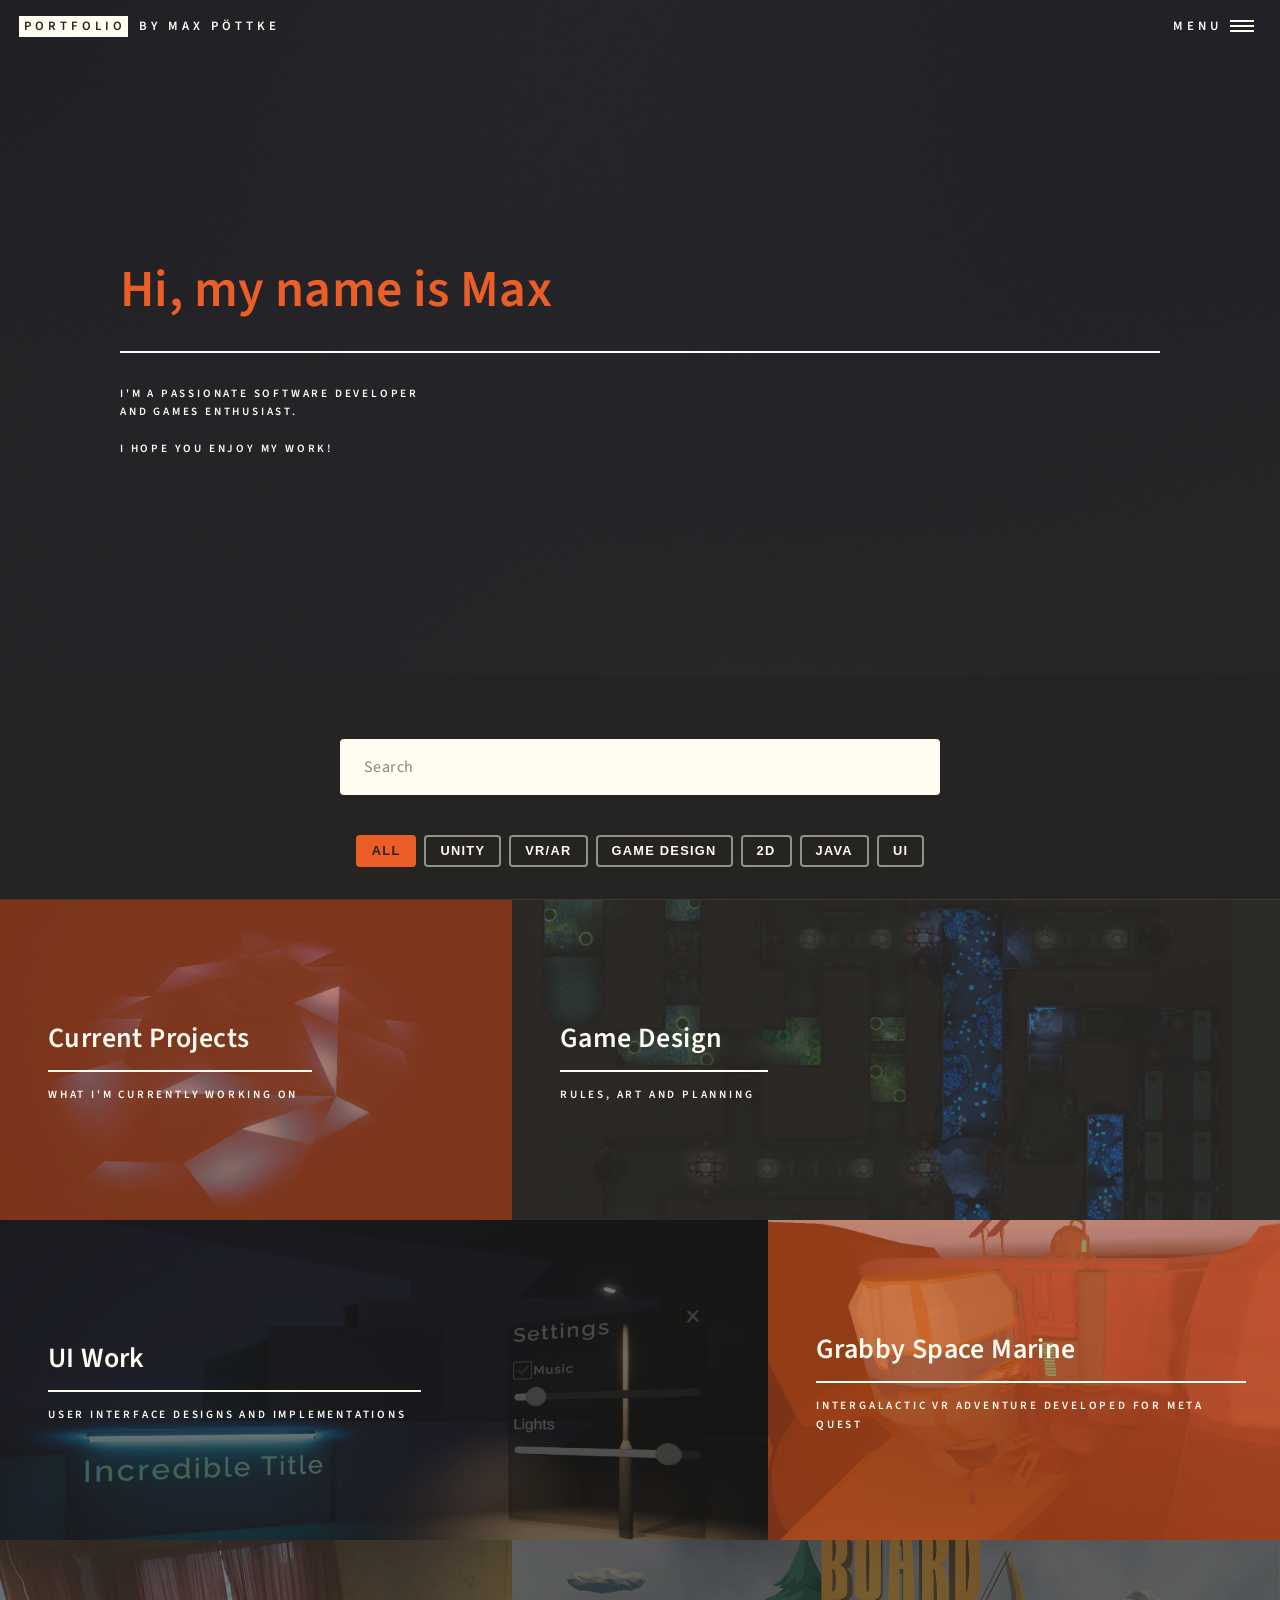
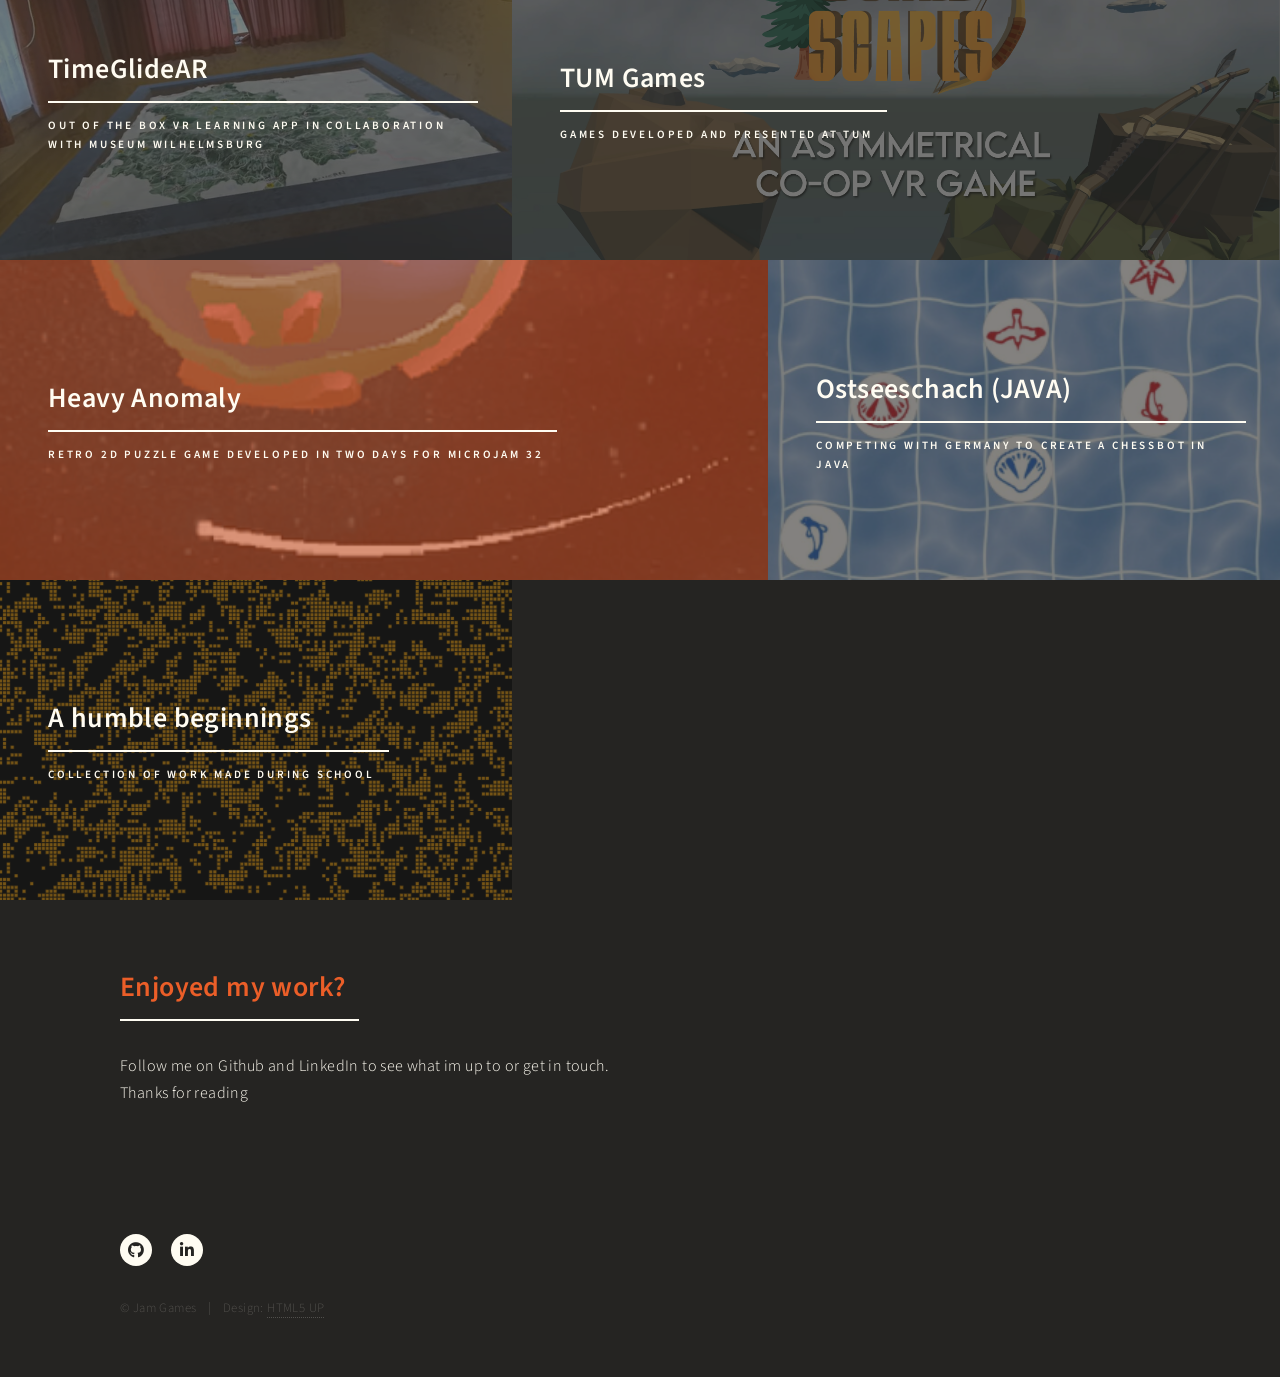
==== index.html @ 5232b505 "feat: finished adding new content and fixed some styling issues" ====
<!DOCTYPE HTML>
<!--
	Forty by HTML5 UP
	html5up.net | @ajlkn
	Free for personal and commercial use under the CCA 3.0 license (html5up.net/license)
-->
<html>
	<head>
		<title>Portfolio Max Pöttke</title>
		<meta charset="utf-8" />
		<meta name="viewport" content="width=device-width, initial-scale=1, user-scalable=no" />
		<link rel="stylesheet" href="assets/css/main.css" />
		<noscript><link rel="stylesheet" href="assets/css/noscript.css" /></noscript>
	</head>
	<body class="is-preload">

		<!-- Wrapper -->
			<div id="wrapper">

				<!-- Header -->
					<header id="header" class="alt">
						<a href="index.html" class="logo"><strong>Portfolio</strong> <span>by Max Pöttke</span></a>
						<nav>
							<a href="#menu">Menu</a>
						</nav>
					</header>

				<!-- Menu -->
					<nav id="menu">
						<ul class="links">
							<li><a href="index.html">Home</a></li>
							<li><a href="https://github.com/Max-Poettke">Github</a></li>
							<li><a href="https://www.linkedin.com/in/max-p%C3%B6ttke-917947281/">LinkedIn</a></li>
						</ul>
					</nav>

				<!-- Banner -->
					<section id="banner" class="major">
						<div class="inner">
							<header class="major">
								<h1>Hi, my name is Max</h1>
							</header>
							<div class="content">
								<p>I'm a passionate software developer<br />
								and games enthusiast. <br><br> I hope you enjoy my work!</p>
								<!-- <ul class="actions">
									<li><a href="#one" class="button next scrolly">Get Started</a></li>
								</ul> -->
							</div>
						</div>
					</section>

				<!-- Main -->
					<div id="main">

						<!-- Filters -->
							<section id="filters">
								<div class="inner">
									<div class="filter-container">
										<input type="text" id="portfolio-search" placeholder="Search" />
										<div class="filter-tags">
											<button class="filter-btn active" data-filter="all">All</button>
											<button class="filter-btn" data-filter="Unity">Unity</button>
											<button class="filter-btn" data-filter="VR/AR">VR/AR</button>
											<button class="filter-btn" data-filter="Game Design">Game Design</button>
											<button class="filter-btn" data-filter="2D">2D</button>
											<button class="filter-btn" data-filter="Java">Java</button>
											<button class="filter-btn" data-filter="UI">UI</button>
										</div>
									</div>
								</div>
							</section>

						<!-- One -->
							<section id="one" class="tiles">
								<article data-tags="Current,Unity">
									<span class="image">
										<img src="images/VFXCrystal.png" alt="" />
									</span>
									<header class="major">
										<h3><a href="landing_current.html" class="link">Current Projects</a></h3>
										<p>What I'm currently working on</p>
									</header>
								</article>
								<article data-tags="Game Design">
									<span class="image">
										<img src="images/DnD4.png" alt="" />
									</span>
									<header class="major">
										<h3><a href="landing_dnd.html" class="link">Game Design</a></h3>
										<p>Rules, art and planning</p>
									</header>
								</article>
								<article data-tags="UI,Unity">
									<span class="image">
										<img src="images/UIFront.png" alt="" />
									</span>
									<header class="major">
										<h3><a href="landing_ui.html" class="link">UI Work</a></h3>
										<p>User Interface Designs and Implementations</p>
									</header>
								</article>
								<article data-tags="Unity,VR/AR">
									<span class="image">
										<img src="images/Grabby.png" alt="" />
									</span>
									<header class="major">
										<h3><a href="landing_grabby.html" class="link">Grabby Space Marine</a></h3>
										<p>Intergalactic VR adventure developed for Meta Quest</p>
									</header>
								</article>
								<article data-tags="Unity,VR/AR">
									<span class="image">
										<img src="images/Timeglide.png" alt="" />
									</span>
									<header class="major">
										<h3><a href="landing_time.html" class="link">TimeGlideAR</a></h3>
										<p>Out of the box VR learning app in collaboration with Museum Wilhelmsburg</p>
									</header>
								</article>
								<article data-tags="Game Design,Unity,VR/AR">
									<span class="image">
										<img src="images/Boardscapes.png" alt="" />
									</span>
									<header class="major">
										<h3><a href="landing_tum.html" class="link">TUM Games</a></h3>
										<p>Games developed and presented at TUM</p>
									</header>
								</article>
								<article data-tags="2D,Game Design">
									<span class="image">
										<img src="images/Anomaly.png" alt="" />
									</span>
									<header class="major">
										<h3><a href="https://jammeram.itch.io/micro-jam-32" class="link">Heavy Anomaly</a></h3>
										<p>Retro 2D puzzle Game developed in two days for Microjam 32</p>
									</header>
								</article>
								<article data-tags="Java">
									<span class="image">
										<img src="images/Ostseeschach.png" alt="" />
									</span>
									<header class="major">
										<h3><a href="landing_ostsee.html" class="link">Ostseeschach (JAVA)</a></h3>
										<p>Competing with germany to create a Chessbot in JAVA</p>
									</header>
								</article>
								<article data-tags="2D">
									<span class="image">
										<img src="images/Cellular.png" alt="" />
									</span>
									<header class="major">
										<h3><a href="landing_beginnings.html" class="link">A humble beginnings</a></h3>
										<p>Collection of work made during school</p>
									</header>
								</article>
							</section>

						<!-- Two -->
							<section id="two">
								<div class="inner">
									<header class="major">
										<h2>Enjoyed my work?</h2>
									</header>
									<p>Follow me on Github and LinkedIn to see what im up to or get in touch.<br>
									Thanks for reading</br></p>
								</div>
							</section>

					</div>

				<!-- Footer -->
					<footer id="footer">
						<div class="inner">
							<ul class="icons">
								<li><a href="https://github.com/Max-Poettke" class="icon brands alt fa-github"><span class="label">GitHub</span></a></li>
								<li><a href="https://www.linkedin.com/in/max-p%C3%B6ttke-917947281/" class="icon brands alt fa-linkedin-in"><span class="label">LinkedIn</span></a></li>
							</ul>
							<ul class="copyright">
								<li>&copy; Jam Games</li><li>Design: <a href="https://html5up.net">HTML5 UP</a></li>
							</ul>
						</div>
					</footer>
			</div>

		<!-- Scripts -->
			<script src="assets/js/jquery.min.js"></script>
			<script src="assets/js/jquery.scrolly.min.js"></script>
			<script src="assets/js/jquery.scrollex.min.js"></script>
			<script src="assets/js/browser.min.js"></script>
			<script src="assets/js/breakpoints.min.js"></script>
			<script src="assets/js/util.js"></script>
			<script src="assets/js/main.js"></script>

	</body>
</html>
---- assets/css/main.css ----
@import url(fontawesome-all.min.css);
@import url("https://fonts.googleapis.com/css?family=Source+Sans+Pro:300,300italic,600,600italic");

/*
	Forty by HTML5 UP
	html5up.net | @ajlkn
	Free for personal and commercial use under the CCA 3.0 license (html5up.net/license)
*/

html, body, div, span, applet, object,
iframe, h1, h2, h3, h4, h5, h6, p, blockquote,
pre, a, abbr, acronym, address, big, cite,
code, del, dfn, em, img, ins, kbd, q, s, samp,
small, strike, strong, sub, sup, tt, var, b,
u, i, center, dl, dt, dd, ol, ul, li, fieldset,
form, label, legend, table, caption, tbody,
tfoot, thead, tr, th, td, article, aside,
canvas, details, embed, figure, figcaption,
footer, header, hgroup, menu, nav, output, ruby,
section, summary, time, mark, audio, video {
	margin: 0;
	padding: 0;
	border: 0;
	font-size: 100%;
	font: inherit;
	vertical-align: baseline;}

article, aside, details, figcaption, figure,
footer, header, hgroup, menu, nav, section {
	display: block;}

body {
	line-height: 1;
}

ol, ul {
	list-style: none;
}

blockquote, q {
	quotes: none;
}

	blockquote:before, blockquote:after, q:before, q:after {
		content: '';
		content: none;
	}

table {
	border-collapse: collapse;
	border-spacing: 0;
}

body {
	-webkit-text-size-adjust: none;
}

mark {
	background-color: transparent;
	color: inherit;
}

input::-moz-focus-inner {
	border: 0;
	padding: 0;
}

input, select, textarea {
	-moz-appearance: none;
	-webkit-appearance: none;
	-ms-appearance: none;
	appearance: none;
}

/* Basic */

	@-ms-viewport {
		width: device-width;
	}

	body {
		-ms-overflow-style: scrollbar;
	}

	@media screen and (max-width: 480px) {

		html, body {
			min-width: 320px;
		}

	}

	html {
		box-sizing: border-box;
	}

	*, *:before, *:after {
		box-sizing: inherit;
	}

	body {
		background: #252422;
	}

		body.is-preload *, body.is-preload *:before, body.is-preload *:after {
			-moz-animation: none !important;
			-webkit-animation: none !important;
			-ms-animation: none !important;
			animation: none !important;
			-moz-transition: none !important;
			-webkit-transition: none !important;
			-ms-transition: none !important;
			transition: none !important;
		}

/* Type */

	body, input, select, textarea {
		color: #FFFCF2;
		font-family: "Source Sans Pro", Helvetica, sans-serif;
		font-size: 17pt;
		font-weight: 300;
		letter-spacing: 0.025em;
		line-height: 1.65;
	}

		@media screen and (max-width: 1680px) {

			body, input, select, textarea {
				font-size: 14pt;
			}

		}

		@media screen and (max-width: 1280px) {

			body, input, select, textarea {
				font-size: 12pt;
			}

		}

		@media screen and (max-width: 360px) {

			body, input, select, textarea {
				font-size: 11pt;
			}

		}

	a {
		-moz-transition: color 0.2s ease-in-out, border-bottom-color 0.2s ease-in-out;
		-webkit-transition: color 0.2s ease-in-out, border-bottom-color 0.2s ease-in-out;
		-ms-transition: color 0.2s ease-in-out, border-bottom-color 0.2s ease-in-out;
		transition: color 0.2s ease-in-out, border-bottom-color 0.2s ease-in-out;
		border-bottom: dotted 1px;
		color: inherit;
		text-decoration: none;
	}

		a:hover {
			border-bottom-color: transparent;
			color: #EB5E28 !important;
		}

		a:active {
			color: #CCC5B9 !important;
		}

	strong, b {
		color: #FFA07A;
		font-weight: 600;
	}

	em, i {
		font-style: italic;
	}

	p {
		margin: 0 0 2em 0;
	}

	h1, h2, h3, h4, h5, h6 {
		color: #EB5E28;
		font-weight: 600;
		line-height: 1.65;
		margin: 0 0 1em 0;
	}

		h1 a, h2 a, h3 a, h4 a, h5 a, h6 a {
			color: inherit;
			border-bottom: 0;
		}

	h1 {
		font-size: 2.5em;
	}

	h2 {
		font-size: 1.75em;
	}

	h3 {
		font-size: 1.35em;
	}

	h4 {
		font-size: 1.1em;
	}

	h5 {
		font-size: 0.9em;
	}

	h6 {
		font-size: 0.7em;
	}

	@media screen and (max-width: 736px) {

		h1 {
			font-size: 2em;
		}

		h2 {
			font-size: 1.5em;
		}

		h3 {
			font-size: 1.25em;
		}

	}

	sub {
		font-size: 0.8em;
		position: relative;
		top: 0.5em;
	}

	sup {
		font-size: 0.8em;
		position: relative;
		top: -0.5em;
	}

	blockquote {
		border-left: solid 4px #EB5E28;
		font-style: italic;
		margin: 0 0 2em 0;
		padding: 0.5em 0 0.5em 2em;
	}

	code {
		background: rgba(255, 252, 242, 0.035);
		font-family: "Courier New", monospace;
		font-size: 0.9em;
		margin: 0 0.25em;
		padding: 0.25em 0.65em;
	}

	pre {
		-webkit-overflow-scrolling: touch;
		font-family: "Courier New", monospace;
		font-size: 0.9em;
		margin: 0 0 2em 0;
	}

		pre code {
			display: block;
			line-height: 1.75;
			padding: 1em 1.5em;
			overflow-x: auto;
		}

	hr {
		border: 0;
		border-bottom: solid 1px rgba(235, 94, 40, 0.3);
		margin: 2em 0;
	}

		hr.major {
			margin: 3em 0;
		}

	.align-left {
		text-align: left;
	}

	.align-center {
		text-align: center;
	}

	.align-right {
		text-align: right;
	}

/* Row */

	.row {
		display: flex;
		flex-wrap: wrap;
		box-sizing: border-box;
		align-items: stretch;
	}

		.row > * {
			box-sizing: border-box;
		}

		.row.gtr-uniform > * > :last-child {
			margin-bottom: 0;
		}

		.row.aln-left {
			justify-content: flex-start;
		}

		.row.aln-center {
			justify-content: center;
		}

		.row.aln-right {
			justify-content: flex-end;
		}

		.row.aln-top {
			align-items: flex-start;
		}

		.row.aln-middle {
			align-items: center;
		}

		.row.aln-bottom {
			align-items: flex-end;
		}

		.row > .imp {
			order: -1;
		}

		.row > .col-1 {
			width: 8.33333%;
		}

		.row > .off-1 {
			margin-left: 8.33333%;
		}

		.row > .col-2 {
			width: 16.66667%;
		}

		.row > .off-2 {
			margin-left: 16.66667%;
		}

		.row > .col-3 {
			width: 25%;
		}

		.row > .off-3 {
			margin-left: 25%;
		}

		.row > .col-4 {
			width: 33.33333%;
		}

		.row > .off-4 {
			margin-left: 33.33333%;
		}

		.row > .col-5 {
			width: 41.66667%;
		}

		.row > .off-5 {
			margin-left: 41.66667%;
		}

		.row > .col-6 {
			width: 50%;
		}

		.row > .off-6 {
			margin-left: 50%;
		}

		.row > .col-7 {
			width: 58.33333%;
		}

		.row > .off-7 {
			margin-left: 58.33333%;
		}

		.row > .col-8 {
			width: 66.66667%;
		}

		.row > .off-8 {
			margin-left: 66.66667%;
		}

		.row > .col-9 {
			width: 75%;
		}

		.row > .off-9 {
			margin-left: 75%;
		}

		.row > .col-10 {
			width: 83.33333%;
		}

		.row > .off-10 {
			margin-left: 83.33333%;
		}

		.row > .col-11 {
			width: 91.66667%;
		}

		.row > .off-11 {
			margin-left: 91.66667%;
		}

		.row > .col-12 {
			width: 100%;
		}

		.row > .off-12 {
			margin-left: 100%;
		}

		.row.gtr-0 {
			margin-top: 0;
			margin-left: 0em;
		}

			.row.gtr-0 > * {
				padding: 0 0 0 0em;
			}

			.row.gtr-0.gtr-uniform {
				margin-top: 0em;
			}

				.row.gtr-0.gtr-uniform > * {
					padding-top: 0em;
				}

		.row.gtr-25 {
			margin-top: 0;
			margin-left: -0.5em;
		}

			.row.gtr-25 > * {
				padding: 0 0 0 0.5em;
			}

			.row.gtr-25.gtr-uniform {
				margin-top: -0.5em;
			}

				.row.gtr-25.gtr-uniform > * {
					padding-top: 0.5em;
				}

		.row.gtr-50 {
			margin-top: 0;
			margin-left: -1em;
		}

			.row.gtr-50 > * {
				padding: 0 0 0 1em;
			}

			.row.gtr-50.gtr-uniform {
				margin-top: -1em;
			}

				.row.gtr-50.gtr-uniform > * {
					padding-top: 1em;
				}

		.row {
			margin-top: 0;
			margin-left: -2em;
		}

			.row > * {
				padding: 0 0 0 2em;
			}

			.row.gtr-uniform {
				margin-top: -2em;
			}

				.row.gtr-uniform > * {
					padding-top: 2em;
				}

		.row.gtr-150 {
			margin-top: 0;
			margin-left: -3em;
		}

			.row.gtr-150 > * {
				padding: 0 0 0 3em;
			}

			.row.gtr-150.gtr-uniform {
				margin-top: -3em;
			}

				.row.gtr-150.gtr-uniform > * {
					padding-top: 3em;
				}

		.row.gtr-200 {
			margin-top: 0;
			margin-left: -4em;
		}

			.row.gtr-200 > * {
				padding: 0 0 0 4em;
			}

			.row.gtr-200.gtr-uniform {
				margin-top: -4em;
			}

				.row.gtr-200.gtr-uniform > * {
					padding-top: 4em;
				}

		@media screen and (max-width: 1680px) {

			.row {
				display: flex;
				flex-wrap: wrap;
				box-sizing: border-box;
				align-items: stretch;
			}

				.row > * {
					box-sizing: border-box;
				}

				.row.gtr-uniform > * > :last-child {
					margin-bottom: 0;
				}

				.row.aln-left {
					justify-content: flex-start;
				}

				.row.aln-center {
					justify-content: center;
				}

				.row.aln-right {
					justify-content: flex-end;
				}

				.row.aln-top {
					align-items: flex-start;
				}

				.row.aln-middle {
					align-items: center;
				}

				.row.aln-bottom {
					align-items: flex-end;
				}

				.row > .imp-xlarge {
					order: -1;
				}

				.row > .col-1-xlarge {
					width: 8.33333%;
				}

				.row > .off-1-xlarge {
					margin-left: 8.33333%;
				}

				.row > .col-2-xlarge {
					width: 16.66667%;
				}

				.row > .off-2-xlarge {
					margin-left: 16.66667%;
				}

				.row > .col-3-xlarge {
					width: 25%;
				}

				.row > .off-3-xlarge {
					margin-left: 25%;
				}

				.row > .col-4-xlarge {
					width: 33.33333%;
				}

				.row > .off-4-xlarge {
					margin-left: 33.33333%;
				}

				.row > .col-5-xlarge {
					width: 41.66667%;
				}

				.row > .off-5-xlarge {
					margin-left: 41.66667%;
				}

				.row > .col-6-xlarge {
					width: 50%;
				}

				.row > .off-6-xlarge {
					margin-left: 50%;
				}

				.row > .col-7-xlarge {
					width: 58.33333%;
				}

				.row > .off-7-xlarge {
					margin-left: 58.33333%;
				}

				.row > .col-8-xlarge {
					width: 66.66667%;
				}

				.row > .off-8-xlarge {
					margin-left: 66.66667%;
				}

				.row > .col-9-xlarge {
					width: 75%;
				}

				.row > .off-9-xlarge {
					margin-left: 75%;
				}

				.row > .col-10-xlarge {
					width: 83.33333%;
				}

				.row > .off-10-xlarge {
					margin-left: 83.33333%;
				}

				.row > .col-11-xlarge {
					width: 91.66667%;
				}

				.row > .off-11-xlarge {
					margin-left: 91.66667%;
				}

				.row > .col-12-xlarge {
					width: 100%;
				}

				.row > .off-12-xlarge {
					margin-left: 100%;
				}

				.row.gtr-0 {
					margin-top: 0;
					margin-left: 0em;
				}

					.row.gtr-0 > * {
						padding: 0 0 0 0em;
					}

					.row.gtr-0.gtr-uniform {
						margin-top: 0em;
					}

						.row.gtr-0.gtr-uniform > * {
							padding-top: 0em;
						}

				.row.gtr-25 {
					margin-top: 0;
					margin-left: -0.5em;
				}

					.row.gtr-25 > * {
						padding: 0 0 0 0.5em;
					}

					.row.gtr-25.gtr-uniform {
						margin-top: -0.5em;
					}

						.row.gtr-25.gtr-uniform > * {
							padding-top: 0.5em;
						}

				.row.gtr-50 {
					margin-top: 0;
					margin-left: -1em;
				}

					.row.gtr-50 > * {
						padding: 0 0 0 1em;
					}

					.row.gtr-50.gtr-uniform {
						margin-top: -1em;
					}

						.row.gtr-50.gtr-uniform > * {
							padding-top: 1em;
						}

				.row {
					margin-top: 0;
					margin-left: -2em;
				}

					.row > * {
						padding: 0 0 0 2em;
					}

					.row.gtr-uniform {
						margin-top: -2em;
					}

						.row.gtr-uniform > * {
							padding-top: 2em;
						}

				.row.gtr-150 {
					margin-top: 0;
					margin-left: -3em;
				}

					.row.gtr-150 > * {
						padding: 0 0 0 3em;
					}

					.row.gtr-150.gtr-uniform {
						margin-top: -3em;
					}

						.row.gtr-150.gtr-uniform > * {
							padding-top: 3em;
						}

				.row.gtr-200 {
					margin-top: 0;
					margin-left: -4em;
				}

					.row.gtr-200 > * {
						padding: 0 0 0 4em;
					}

					.row.gtr-200.gtr-uniform {
						margin-top: -4em;
					}

						.row.gtr-200.gtr-uniform > * {
							padding-top: 4em;
						}

		}

		@media screen and (max-width: 1280px) {

			.row {
				display: flex;
				flex-wrap: wrap;
				box-sizing: border-box;
				align-items: stretch;
			}

				.row > * {
					box-sizing: border-box;
				}

				.row.gtr-uniform > * > :last-child {
					margin-bottom: 0;
				}

				.row.aln-left {
					justify-content: flex-start;
				}

				.row.aln-center {
					justify-content: center;
				}

				.row.aln-right {
					justify-content: flex-end;
				}

				.row.aln-top {
					align-items: flex-start;
				}

				.row.aln-middle {
					align-items: center;
				}

				.row.aln-bottom {
					align-items: flex-end;
				}

				.row > .imp-large {
					order: -1;
				}

				.row > .col-1-large {
					width: 8.33333%;
				}

				.row > .off-1-large {
					margin-left: 8.33333%;
				}

				.row > .col-2-large {
					width: 16.66667%;
				}

				.row > .off-2-large {
					margin-left: 16.66667%;
				}

				.row > .col-3-large {
					width: 25%;
				}

				.row > .off-3-large {
					margin-left: 25%;
				}

				.row > .col-4-large {
					width: 33.33333%;
				}

				.row > .off-4-large {
					margin-left: 33.33333%;
				}

				.row > .col-5-large {
					width: 41.66667%;
				}

				.row > .off-5-large {
					margin-left: 41.66667%;
				}

				.row > .col-6-large {
					width: 50%;
				}

				.row > .off-6-large {
					margin-left: 50%;
				}

				.row > .col-7-large {
					width: 58.33333%;
				}

				.row > .off-7-large {
					margin-left: 58.33333%;
				}

				.row > .col-8-large {
					width: 66.66667%;
				}

				.row > .off-8-large {
					margin-left: 66.66667%;
				}

				.row > .col-9-large {
					width: 75%;
				}

				.row > .off-9-large {
					margin-left: 75%;
				}

				.row > .col-10-large {
					width: 83.33333%;
				}

				.row > .off-10-large {
					margin-left: 83.33333%;
				}

				.row > .col-11-large {
					width: 91.66667%;
				}

				.row > .off-11-large {
					margin-left: 91.66667%;
				}

				.row > .col-12-large {
					width: 100%;
				}

				.row > .off-12-large {
					margin-left: 100%;
				}

				.row.gtr-0 {
					margin-top: 0;
					margin-left: 0em;
				}

					.row.gtr-0 > * {
						padding: 0 0 0 0em;
					}

					.row.gtr-0.gtr-uniform {
						margin-top: 0em;
					}

						.row.gtr-0.gtr-uniform > * {
							padding-top: 0em;
						}

				.row.gtr-25 {
					margin-top: 0;
					margin-left: -0.375em;
				}

					.row.gtr-25 > * {
						padding: 0 0 0 0.375em;
					}

					.row.gtr-25.gtr-uniform {
						margin-top: -0.375em;
					}

						.row.gtr-25.gtr-uniform > * {
							padding-top: 0.375em;
						}

				.row.gtr-50 {
					margin-top: 0;
					margin-left: -0.75em;
				}

					.row.gtr-50 > * {
						padding: 0 0 0 0.75em;
					}

					.row.gtr-50.gtr-uniform {
						margin-top: -0.75em;
					}

						.row.gtr-50.gtr-uniform > * {
							padding-top: 0.75em;
						}

				.row {
					margin-top: 0;
					margin-left: -1.5em;
				}

					.row > * {
						padding: 0 0 0 1.5em;
					}

					.row.gtr-uniform {
						margin-top: -1.5em;
					}

						.row.gtr-uniform > * {
							padding-top: 1.5em;
						}

				.row.gtr-150 {
					margin-top: 0;
					margin-left: -2.25em;
				}

					.row.gtr-150 > * {
						padding: 0 0 0 2.25em;
					}

					.row.gtr-150.gtr-uniform {
						margin-top: -2.25em;
					}

						.row.gtr-150.gtr-uniform > * {
							padding-top: 2.25em;
						}

				.row.gtr-200 {
					margin-top: 0;
					margin-left: -3em;
				}

					.row.gtr-200 > * {
						padding: 0 0 0 3em;
					}

					.row.gtr-200.gtr-uniform {
						margin-top: -3em;
					}

						.row.gtr-200.gtr-uniform > * {
							padding-top: 3em;
						}

		}

		@media screen and (max-width: 980px) {

			.row {
				display: flex;
				flex-wrap: wrap;
				box-sizing: border-box;
				align-items: stretch;
			}

				.row > * {
					box-sizing: border-box;
				}

				.row.gtr-uniform > * > :last-child {
					margin-bottom: 0;
				}

				.row.aln-left {
					justify-content: flex-start;
				}

				.row.aln-center {
					justify-content: center;
				}

				.row.aln-right {
					justify-content: flex-end;
				}

				.row.aln-top {
					align-items: flex-start;
				}

				.row.aln-middle {
					align-items: center;
				}

				.row.aln-bottom {
					align-items: flex-end;
				}

				.row > .imp-medium {
					order: -1;
				}

				.row > .col-1-medium {
					width: 8.33333%;
				}

				.row > .off-1-medium {
					margin-left: 8.33333%;
				}

				.row > .col-2-medium {
					width: 16.66667%;
				}

				.row > .off-2-medium {
					margin-left: 16.66667%;
				}

				.row > .col-3-medium {
					width: 25%;
				}

				.row > .off-3-medium {
					margin-left: 25%;
				}

				.row > .col-4-medium {
					width: 33.33333%;
				}

				.row > .off-4-medium {
					margin-left: 33.33333%;
				}

				.row > .col-5-medium {
					width: 41.66667%;
				}

				.row > .off-5-medium {
					margin-left: 41.66667%;
				}

				.row > .col-6-medium {
					width: 50%;
				}

				.row > .off-6-medium {
					margin-left: 50%;
				}

				.row > .col-7-medium {
					width: 58.33333%;
				}

				.row > .off-7-medium {
					margin-left: 58.33333%;
				}

				.row > .col-8-medium {
					width: 66.66667%;
				}

				.row > .off-8-medium {
					margin-left: 66.66667%;
				}

				.row > .col-9-medium {
					width: 75%;
				}

				.row > .off-9-medium {
					margin-left: 75%;
				}

				.row > .col-10-medium {
					width: 83.33333%;
				}

				.row > .off-10-medium {
					margin-left: 83.33333%;
				}

				.row > .col-11-medium {
					width: 91.66667%;
				}

				.row > .off-11-medium {
					margin-left: 91.66667%;
				}

				.row > .col-12-medium {
					width: 100%;
				}

				.row > .off-12-medium {
					margin-left: 100%;
				}

				.row.gtr-0 {
					margin-top: 0;
					margin-left: 0em;
				}

					.row.gtr-0 > * {
						padding: 0 0 0 0em;
					}

					.row.gtr-0.gtr-uniform {
						margin-top: 0em;
					}

						.row.gtr-0.gtr-uniform > * {
							padding-top: 0em;
						}

				.row.gtr-25 {
					margin-top: 0;
					margin-left: -0.375em;
				}

					.row.gtr-25 > * {
						padding: 0 0 0 0.375em;
					}

					.row.gtr-25.gtr-uniform {
						margin-top: -0.375em;
					}

						.row.gtr-25.gtr-uniform > * {
							padding-top: 0.375em;
						}

				.row.gtr-50 {
					margin-top: 0;
					margin-left: -0.75em;
				}

					.row.gtr-50 > * {
						padding: 0 0 0 0.75em;
					}

					.row.gtr-50.gtr-uniform {
						margin-top: -0.75em;
					}

						.row.gtr-50.gtr-uniform > * {
							padding-top: 0.75em;
						}

				.row {
					margin-top: 0;
					margin-left: -1.5em;
				}

					.row > * {
						padding: 0 0 0 1.5em;
					}

					.row.gtr-uniform {
						margin-top: -1.5em;
					}

						.row.gtr-uniform > * {
							padding-top: 1.5em;
						}

				.row.gtr-150 {
					margin-top: 0;
					margin-left: -2.25em;
				}

					.row.gtr-150 > * {
						padding: 0 0 0 2.25em;
					}

					.row.gtr-150.gtr-uniform {
						margin-top: -2.25em;
					}

						.row.gtr-150.gtr-uniform > * {
							padding-top: 2.25em;
						}

				.row.gtr-200 {
					margin-top: 0;
					margin-left: -3em;
				}

					.row.gtr-200 > * {
						padding: 0 0 0 3em;
					}

					.row.gtr-200.gtr-uniform {
						margin-top: -3em;
					}

						.row.gtr-200.gtr-uniform > * {
							padding-top: 3em;
						}

		}

		@media screen and (max-width: 736px) {

			.row {
				display: flex;
				flex-wrap: wrap;
				box-sizing: border-box;
				align-items: stretch;
			}

				.row > * {
					box-sizing: border-box;
				}

				.row.gtr-uniform > * > :last-child {
					margin-bottom: 0;
				}

				.row.aln-left {
					justify-content: flex-start;
				}

				.row.aln-center {
					justify-content: center;
				}

				.row.aln-right {
					justify-content: flex-end;
				}

				.row.aln-top {
					align-items: flex-start;
				}

				.row.aln-middle {
					align-items: center;
				}

				.row.aln-bottom {
					align-items: flex-end;
				}

				.row > .imp-small {
					order: -1;
				}

				.row > .col-1-small {
					width: 8.33333%;
				}

				.row > .off-1-small {
					margin-left: 8.33333%;
				}

				.row > .col-2-small {
					width: 16.66667%;
				}

				.row > .off-2-small {
					margin-left: 16.66667%;
				}

				.row > .col-3-small {
					width: 25%;
				}

				.row > .off-3-small {
					margin-left: 25%;
				}

				.row > .col-4-small {
					width: 33.33333%;
				}

				.row > .off-4-small {
					margin-left: 33.33333%;
				}

				.row > .col-5-small {
					width: 41.66667%;
				}

				.row > .off-5-small {
					margin-left: 41.66667%;
				}

				.row > .col-6-small {
					width: 50%;
				}

				.row > .off-6-small {
					margin-left: 50%;
				}

				.row > .col-7-small {
					width: 58.33333%;
				}

				.row > .off-7-small {
					margin-left: 58.33333%;
				}

				.row > .col-8-small {
					width: 66.66667%;
				}

				.row > .off-8-small {
					margin-left: 66.66667%;
				}

				.row > .col-9-small {
					width: 75%;
				}

				.row > .off-9-small {
					margin-left: 75%;
				}

				.row > .col-10-small {
					width: 83.33333%;
				}

				.row > .off-10-small {
					margin-left: 83.33333%;
				}

				.row > .col-11-small {
					width: 91.66667%;
				}

				.row > .off-11-small {
					margin-left: 91.66667%;
				}

				.row > .col-12-small {
					width: 100%;
				}

				.row > .off-12-small {
					margin-left: 100%;
				}

				.row.gtr-0 {
					margin-top: 0;
					margin-left: 0em;
				}

					.row.gtr-0 > * {
						padding: 0 0 0 0em;
					}

					.row.gtr-0.gtr-uniform {
						margin-top: 0em;
					}

						.row.gtr-0.gtr-uniform > * {
							padding-top: 0em;
						}

				.row.gtr-25 {
					margin-top: 0;
					margin-left: -0.3125em;
				}

					.row.gtr-25 > * {
						padding: 0 0 0 0.3125em;
					}

					.row.gtr-25.gtr-uniform {
						margin-top: -0.3125em;
					}

						.row.gtr-25.gtr-uniform > * {
							padding-top: 0.3125em;
						}

				.row.gtr-50 {
					margin-top: 0;
					margin-left: -0.625em;
				}

					.row.gtr-50 > * {
						padding: 0 0 0 0.625em;
					}

					.row.gtr-50.gtr-uniform {
						margin-top: -0.625em;
					}

						.row.gtr-50.gtr-uniform > * {
							padding-top: 0.625em;
						}

				.row {
					margin-top: 0;
					margin-left: -1.25em;
				}

					.row > * {
						padding: 0 0 0 1.25em;
					}

					.row.gtr-uniform {
						margin-top: -1.25em;
					}

						.row.gtr-uniform > * {
							padding-top: 1.25em;
						}

				.row.gtr-150 {
					margin-top: 0;
					margin-left: -1.875em;
				}

					.row.gtr-150 > * {
						padding: 0 0 0 1.875em;
					}

					.row.gtr-150.gtr-uniform {
						margin-top: -1.875em;
					}

						.row.gtr-150.gtr-uniform > * {
							padding-top: 1.875em;
						}

				.row.gtr-200 {
					margin-top: 0;
					margin-left: -2.5em;
				}

					.row.gtr-200 > * {
						padding: 0 0 0 2.5em;
					}

					.row.gtr-200.gtr-uniform {
						margin-top: -2.5em;
					}

						.row.gtr-200.gtr-uniform > * {
							padding-top: 2.5em;
						}

		}

		@media screen and (max-width: 480px) {

			.row {
				display: flex;
				flex-wrap: wrap;
				box-sizing: border-box;
				align-items: stretch;
			}

				.row > * {
					box-sizing: border-box;
				}

				.row.gtr-uniform > * > :last-child {
					margin-bottom: 0;
				}

				.row.aln-left {
					justify-content: flex-start;
				}

				.row.aln-center {
					justify-content: center;
				}

				.row.aln-right {
					justify-content: flex-end;
				}

				.row.aln-top {
					align-items: flex-start;
				}

				.row.aln-middle {
					align-items: center;
				}

				.row.aln-bottom {
					align-items: flex-end;
				}

				.row > .imp-xsmall {
					order: -1;
				}

				.row > .col-1-xsmall {
					width: 8.33333%;
				}

				.row > .off-1-xsmall {
					margin-left: 8.33333%;
				}

				.row > .col-2-xsmall {
					width: 16.66667%;
				}

				.row > .off-2-xsmall {
					margin-left: 16.66667%;
				}

				.row > .col-3-xsmall {
					width: 25%;
				}

				.row > .off-3-xsmall {
					margin-left: 25%;
				}

				.row > .col-4-xsmall {
					width: 33.33333%;
				}

				.row > .off-4-xsmall {
					margin-left: 33.33333%;
				}

				.row > .col-5-xsmall {
					width: 41.66667%;
				}

				.row > .off-5-xsmall {
					margin-left: 41.66667%;
				}

				.row > .col-6-xsmall {
					width: 50%;
				}

				.row > .off-6-xsmall {
					margin-left: 50%;
				}

				.row > .col-7-xsmall {
					width: 58.33333%;
				}

				.row > .off-7-xsmall {
					margin-left: 58.33333%;
				}

				.row > .col-8-xsmall {
					width: 66.66667%;
				}

				.row > .off-8-xsmall {
					margin-left: 66.66667%;
				}

				.row > .col-9-xsmall {
					width: 75%;
				}

				.row > .off-9-xsmall {
					margin-left: 75%;
				}

				.row > .col-10-xsmall {
					width: 83.33333%;
				}

				.row > .off-10-xsmall {
					margin-left: 83.33333%;
				}

				.row > .col-11-xsmall {
					width: 91.66667%;
				}

				.row > .off-11-xsmall {
					margin-left: 91.66667%;
				}

				.row > .col-12-xsmall {
					width: 100%;
				}

				.row > .off-12-xsmall {
					margin-left: 100%;
				}

				.row.gtr-0 {
					margin-top: 0;
					margin-left: 0em;
				}

					.row.gtr-0 > * {
						padding: 0 0 0 0em;
					}

					.row.gtr-0.gtr-uniform {
						margin-top: 0em;
					}

						.row.gtr-0.gtr-uniform > * {
							padding-top: 0em;
						}

				.row.gtr-25 {
					margin-top: 0;
					margin-left: -0.3125em;
				}

					.row.gtr-25 > * {
						padding: 0 0 0 0.3125em;
					}

					.row.gtr-25.gtr-uniform {
						margin-top: -0.3125em;
					}

						.row.gtr-25.gtr-uniform > * {
							padding-top: 0.3125em;
						}

				.row.gtr-50 {
					margin-top: 0;
					margin-left: -0.625em;
				}

					.row.gtr-50 > * {
						padding: 0 0 0 0.625em;
					}

					.row.gtr-50.gtr-uniform {
						margin-top: -0.625em;
					}

						.row.gtr-50.gtr-uniform > * {
							padding-top: 0.625em;
						}

				.row {
					margin-top: 0;
					margin-left: -1.25em;
				}

					.row > * {
						padding: 0 0 0 1.25em;
					}

					.row.gtr-uniform {
						margin-top: -1.25em;
					}

						.row.gtr-uniform > * {
							padding-top: 1.25em;
						}

				.row.gtr-150 {
					margin-top: 0;
					margin-left: -1.875em;
				}

					.row.gtr-150 > * {
						padding: 0 0 0 1.875em;
					}

					.row.gtr-150.gtr-uniform {
						margin-top: -1.875em;
					}

						.row.gtr-150.gtr-uniform > * {
							padding-top: 1.875em;
						}

				.row.gtr-200 {
					margin-top: 0;
					margin-left: -2.5em;
				}

					.row.gtr-200 > * {
						padding: 0 0 0 2.5em;
					}

					.row.gtr-200.gtr-uniform {
						margin-top: -2.5em;
					}

						.row.gtr-200.gtr-uniform > * {
							padding-top: 2.5em;
						}

		}

/* Section/Article */

	section.special, article.special {
		text-align: center;
	}

	header.major {
		width: -moz-max-content;
		width: -webkit-max-content;
		width: -ms-max-content;
		width: max-content;
		margin-bottom: 2em;
	}

		header.major > :first-child {
			margin-bottom: 0;
			width: calc(100% + 0.5em);
		}

			header.major > :first-child:after {
				content: '';
				background-color: #FFFCF2;
				display: block;
				height: 2px;
				margin: 0.325em 0 0.5em 0;
				width: 100%;
			}

		header.major > p {
			font-size: 0.7em;
			font-weight: 600;
			letter-spacing: 0.25em;
			margin-bottom: 0;
			text-transform: uppercase;
		}

		body.is-ie header.major > :first-child:after {
			max-width: 9em;
		}

		body.is-ie header.major > h1:after {
			max-width: 100% !important;
		}

	@media screen and (max-width: 736px) {

		header.major > p br {
			display: none;
		}

	}

/* Form */

	form {
		margin: 0 0 2em 0;
	}

		form > :last-child {
			margin-bottom: 0;
		}

		form > .fields {
			display: -moz-flex;
			display: -webkit-flex;
			display: -ms-flex;
			display: flex;
			-moz-flex-wrap: wrap;
			-webkit-flex-wrap: wrap;
			-ms-flex-wrap: wrap;
			flex-wrap: wrap;
			width: calc(100% + 3em);
			margin: -1.5em 0 2em -1.5em;
		}

			form > .fields > .field {
				-moz-flex-grow: 0;
				-webkit-flex-grow: 0;
				-ms-flex-grow: 0;
				flex-grow: 0;
				-moz-flex-shrink: 0;
				-webkit-flex-shrink: 0;
				-ms-flex-shrink: 0;
				flex-shrink: 0;
				padding: 1.5em 0 0 1.5em;
				width: calc(100% - 1.5em);
			}

				form > .fields > .field.half {
					width: calc(50% - 0.75em);
				}

				form > .fields > .field.third {
					width: calc(100%/3 - 0.5em);
				}

				form > .fields > .field.quarter {
					width: calc(25% - 0.375em);
				}

		@media screen and (max-width: 480px) {

			form > .fields {
				width: calc(100% + 3em);
				margin: -1.5em 0 2em -1.5em;
			}

				form > .fields > .field {
					padding: 1.5em 0 0 1.5em;
					width: calc(100% - 1.5em);
				}

					form > .fields > .field.half {
						width: calc(100% - 1.5em);
					}

					form > .fields > .field.third {
						width: calc(100% - 1.5em);
					}

					form > .fields > .field.quarter {
						width: calc(100% - 1.5em);
					}

		}

	label {
		color: #FFFCF2;
		display: block;
		font-size: 0.8em;
		font-weight: 600;
		letter-spacing: 0.25em;
		margin: 0 0 1em 0;
		text-transform: uppercase;
	}

	input[type="text"],
	input[type="password"],
	input[type="email"],
	input[type="tel"],
	input[type="search"],
	input[type="url"],
	select,
	textarea {
		-moz-appearance: none;
		-webkit-appearance: none;
		-ms-appearance: none;
		appearance: none;
		background: rgba(255, 252, 242, 0.035);
		border: none;
		border-radius: 0;
		color: inherit;
		display: block;
		outline: 0;
		padding: 0 1em;
		text-decoration: none;
		width: 100%;
	}

		input[type="text"]:invalid,
		input[type="password"]:invalid,
		input[type="email"]:invalid,
		input[type="tel"]:invalid,
		input[type="search"]:invalid,
		input[type="url"]:invalid,
		select:invalid,
		textarea:invalid {
			box-shadow: none;
		}

		input[type="text"]:focus,
		input[type="password"]:focus,
		input[type="email"]:focus,
		input[type="tel"]:focus,
		input[type="search"]:focus,
		input[type="url"]:focus,
		select:focus,
		textarea:focus {
			border-color: #EB5E28;
			box-shadow: 0 0 0 2px #EB5E28;
		}

	select {
		background-image: url("data:image/svg+xml;charset=utf8,%3Csvg xmlns='http://www.w3.org/2000/svg' width='40' height='40' preserveAspectRatio='none' viewBox='0 0 40 40'%3E%3Cpath d='M9.4,12.3l10.4,10.4l10.4-10.4c0.2-0.2,0.5-0.4,0.9-0.4c0.3,0,0.6,0.1,0.9,0.4l3.3,3.3c0.2,0.2,0.4,0.5,0.4,0.9 c0,0.4-0.1,0.6-0.4,0.9L20.7,31.9c-0.2,0.2-0.5,0.4-0.9,0.4c-0.3,0-0.6-0.1-0.9-0.4L4.3,17.3c-0.2-0.2-0.4-0.5-0.4-0.9 c0-0.4,0.1-0.6,0.4-0.9l3.3-3.3c0.2-0.2,0.5-0.4,0.9-0.4S9.1,12.1,9.4,12.3z' fill='rgba(255, 252, 242, 0.1)' /%3E%3C/svg%3E");
		background-size: 1.25rem;
		background-repeat: no-repeat;
		background-position: calc(100% - 1rem) center;
		height: 2.75em;
		padding-right: 2.75em;
		text-overflow: ellipsis;
	}

		select option {
			color: #FFFCF2;
			background: #252422;
		}

		select:focus::-ms-value {
			background-color: transparent;
		}

		select::-ms-expand {
			display: none;
		}

	input[type="text"],
	input[type="password"],
	input[type="email"],
	input[type="tel"],
	input[type="search"],
	input[type="url"],
	select {
		height: 2.75em;
	}

	textarea {
		padding: 0.75em 1em;
	}

	input[type="checkbox"],
	input[type="radio"] {
		-moz-appearance: none;
		-webkit-appearance: none;
		-ms-appearance: none;
		appearance: none;
		display: block;
		float: left;
		margin-right: -2em;
		opacity: 0;
		width: 1em;
		z-index: -1;
	}

		input[type="checkbox"] + label,
		input[type="radio"] + label {
			text-decoration: none;
			color: #FFFCF2;
			cursor: pointer;
			display: inline-block;
			font-weight: 300;
			padding-left: 2.65em;
			padding-right: 0.75em;
			position: relative;
		}

			input[type="checkbox"] + label:before,
			input[type="radio"] + label:before {
				-moz-osx-font-smoothing: grayscale;
				-webkit-font-smoothing: antialiased;
				display: inline-block;
				font-style: normal;
				font-variant: normal;
				text-rendering: auto;
				line-height: 1;
				text-transform: none !important;
				font-family: 'Font Awesome 5 Free';
				font-weight: 900;
			}

			input[type="checkbox"] + label:before,
			input[type="radio"] + label:before {
				background: rgba(255, 252, 242, 0.035);
				content: '';
				display: inline-block;
				font-size: 0.8em;
				height: 2.0625em;
				left: 0;
				letter-spacing: 0;
				line-height: 2.0625em;
				position: absolute;
				text-align: center;
				top: 0;
				width: 2.0625em;
			}

		input[type="checkbox"]:checked + label:before,
		input[type="radio"]:checked + label:before {
			background: #FFFCF2;
			border-color: #EB5E28;
			content: '\f00c';
			color: #252422;
		}

		input[type="checkbox"]:focus + label:before,
		input[type="radio"]:focus + label:before {
			box-shadow: 0 0 0 2px #EB5E28;
		}

	input[type="radio"] + label:before {
		border-radius: 100%;
	}

	::-webkit-input-placeholder {
		color: rgba(255, 252, 242, 0.2) !important;
		opacity: 1.0;
	}

	:-moz-placeholder {
		color: rgba(255, 252, 242, 0.2) !important;
		opacity: 1.0;
	}

	::-moz-placeholder {
		color: rgba(255, 252, 242, 0.2) !important;
		opacity: 1.0;
	}

	:-ms-input-placeholder {
		color: rgba(255, 252, 242, 0.2) !important;
		opacity: 1.0;
	}

/* Box */

	.box {
		border: solid 1px rgba(255, 252, 242, 0.1);
		margin-bottom: 2em;
		padding: 1.5em;
	}

		.box > :last-child,
		.box > :last-child > :last-child,
		.box > :last-child > :last-child > :last-child {
			margin-bottom: 0;
		}

		.box.alt {
			border: 0;
			border-radius: 0;
			padding: 0;
		}

/* Icon */

	.icon {
		text-decoration: none;
		border-bottom: none;
		position: relative;
	}

		.icon:before {
			-moz-osx-font-smoothing: grayscale;
			-webkit-font-smoothing: antialiased;
			display: inline-block;
			font-style: normal;
			font-variant: normal;
			text-rendering: auto;
			line-height: 1;
			text-transform: none !important;
			font-family: 'Font Awesome 5 Free';
			font-weight: 400;
		}

		.icon > .label {
			display: none;
		}

		.icon:before {
			line-height: inherit;
		}

		.icon.solid:before {
			font-weight: 900;
		}

		.icon.brands:before {
			font-family: 'Font Awesome 5 Brands';
		}

		.icon.alt:before {
			background-color: #FFFCF2;
			border-radius: 100%;
			color: #252422;
			display: inline-block;
			height: 2em;
			line-height: 2em;
			text-align: center;
			width: 2em;
		}

	a.icon.alt:before {
		-moz-transition: background-color 0.2s ease-in-out;
		-webkit-transition: background-color 0.2s ease-in-out;
		-ms-transition: background-color 0.2s ease-in-out;
		transition: background-color 0.2s ease-in-out;
	}

	a.icon.alt:hover:before {
		background-color: #EB5E28;
	}

	a.icon.alt:active:before {
		background-color: #37a6cb;
	}

/* Image */

	.image {
		border: 0;
		display: inline-block;
		position: relative;
	}

		.image img {
			display: block;
		}

		.image.left, .image.right {
			max-width: 30%;
		}

			.image.left img, .image.right img {
				width: 100%;
			}

		.image.left {
			float: left;
			margin: 0 1.5em 1.25em 0;
			top: 0.25em;
		}

		.image.right {
			float: right;
			margin: 0 0 1.25em 1.5em;
			top: 0.25em;
		}

		.image.fit {
			display: block;
			margin: 0 0 2em 0;
			width: 100%;
		}

			.image.fit img {
				width: 100%;
			}

		.image.main {
			display: block;
			margin: 2.5em 0;
			width: 100%;
		}

			.image.main img {
				width: 100%;
			}

			@media screen and (max-width: 736px) {

				.image.main {
					margin: 1.5em 0;
				}

			}

/* List */

	ol {
		list-style: decimal;
		margin: 0 0 2em 0;
		padding-left: 1.25em;
	}

		ol li {
			padding-left: 0.25em;
		}

	ul {
		list-style: disc;
		margin: 0 0 2em 0;
		padding-left: 1em;
	}

		ul li {
			padding-left: 0.5em;
		}

		ul.alt {
			list-style: none;
			padding-left: 0;
		}

			ul.alt li {
				border-top: solid 1px rgba(255, 252, 242, 0.1);
				padding: 0.5em 0;
			}

				ul.alt li:first-child {
					border-top: 0;
					padding-top: 0;
				}

	dl {
		margin: 0 0 2em 0;
	}

		dl dt {
			display: block;
			font-weight: 600;
			margin: 0 0 1em 0;
		}

		dl dd {
			margin-left: 2em;
		}

/* Actions */

	ul.actions {
		display: -moz-flex;
		display: -webkit-flex;
		display: -ms-flex;
		display: flex;
		cursor: default;
		list-style: none;
		margin-left: -1em;
		padding-left: 0;
	}

		ul.actions li {
			padding: 0 0 0 1em;
			vertical-align: middle;
		}

		ul.actions.special {
			-moz-justify-content: center;
			-webkit-justify-content: center;
			-ms-justify-content: center;
			justify-content: center;
			width: 100%;
			margin-left: 0;
		}

			ul.actions.special li:first-child {
				padding-left: 0;
			}

		ul.actions.stacked {
			-moz-flex-direction: column;
			-webkit-flex-direction: column;
			-ms-flex-direction: column;
			flex-direction: column;
			margin-left: 0;
		}

			ul.actions.stacked li {
				padding: 1.3em 0 0 0;
			}

				ul.actions.stacked li:first-child {
					padding-top: 0;
				}

		ul.actions.fit {
			width: calc(100% + 1em);
		}

			ul.actions.fit li {
				-moz-flex-grow: 1;
				-webkit-flex-grow: 1;
				-ms-flex-grow: 1;
				flex-grow: 1;
				-moz-flex-shrink: 1;
				-webkit-flex-shrink: 1;
				-ms-flex-shrink: 1;
				flex-shrink: 1;
				width: 100%;
			}

				ul.actions.fit li > * {
					width: 100%;
				}

			ul.actions.fit.stacked {
				width: 100%;
			}

/* Icons */

	ul.icons {
		cursor: default;
		list-style: none;
		padding-left: 0;
	}

		ul.icons li {
			display: inline-block;
			padding: 0 1em 0 0;
		}

			ul.icons li:last-child {
				padding-right: 0;
			}

		@media screen and (max-width: 736px) {

			ul.icons li {
				padding: 0 0.75em 0 0;
			}

		}

/* Pagination */

	ul.pagination {
		cursor: default;
		list-style: none;
		padding-left: 0;
	}

		ul.pagination li {
			display: inline-block;
			padding-left: 0;
			vertical-align: middle;
		}

			ul.pagination li > .page {
				-moz-transition: background-color 0.2s ease-in-out, color 0.2s ease-in-out;
				-webkit-transition: background-color 0.2s ease-in-out, color 0.2s ease-in-out;
				-ms-transition: background-color 0.2s ease-in-out, color 0.2s ease-in-out;
				transition: background-color 0.2s ease-in-out, color 0.2s ease-in-out;
				border-bottom: 0;
				display: inline-block;
				font-size: 0.8em;
				font-weight: 600;
				height: 1.5em;
				line-height: 1.5em;
				margin: 0 0.125em;
				min-width: 1.5em;
				padding: 0 0.5em;
				text-align: center;
			}

				ul.pagination li > .page.active {
					background-color: #FFFCF2;
					color: #252422;
				}

					ul.pagination li > .page.active:hover {
						background-color: #EB5E28;
						color: #252422 !important;
					}

					ul.pagination li > .page.active:active {
						background-color: #CCC5B9;
					}

			ul.pagination li:first-child {
				padding-right: 0.75em;
			}

			ul.pagination li:last-child {
				padding-left: 0.75em;
			}

		@media screen and (max-width: 480px) {

			ul.pagination li:nth-child(n+2):nth-last-child(n+2) {
				display: none;
			}

			ul.pagination li:first-child {
				padding-right: 0;
			}

		}

/* Table */

	.table-wrapper {
		-webkit-overflow-scrolling: touch;
		overflow-x: auto;
	}

	table {
		margin: 0 0 2em 0;
		width: 100%;
	}

		table tbody tr {
			border: solid 1px rgba(255, 252, 242, 0.1);
			border-left: 0;
			border-right: 0;
		}

			table tbody tr:nth-child(2n + 1) {
				background-color: rgba(255, 252, 242, 0.035);
			}

		table td {
			padding: 0.75em 0.75em;
		}

		table th {
			color: #FFFCF2;
			font-size: 0.9em;
			font-weight: 600;
			padding: 0 0.75em 0.75em 0.75em;
			text-align: left;
		}

		table thead {
			border-bottom: solid 2px rgba(255, 252, 242, 0.1);
		}

		table tfoot {
			border-top: solid 2px rgba(255, 252, 242, 0.1);
		}

		table.alt {
			border-collapse: separate;
		}

			table.alt tbody tr td {
				border: solid 1px rgba(255, 252, 242, 0.1);
				border-left-width: 0;
				border-top-width: 0;
			}

				table.alt tbody tr td:first-child {
					border-left-width: 1px;
				}

			table.alt tbody tr:first-child td {
				border-top-width: 1px;
			}

			table.alt thead {
				border-bottom: 0;
			}

			table.alt tfoot {
				border-top: 0;
			}

/* Button */

	input[type="submit"],
	input[type="reset"],
	input[type="button"],
	button,
	.button {
		-moz-appearance: none;
		-webkit-appearance: none;
		-ms-appearance: none;
		appearance: none;
		-moz-transition: background-color 0.2s ease-in-out, box-shadow 0.2s ease-in-out, color 0.2s ease-in-out;
		-webkit-transition: background-color 0.2s ease-in-out, box-shadow 0.2s ease-in-out, color 0.2s ease-in-out;
		-ms-transition: background-color 0.2s ease-in-out, box-shadow 0.2s ease-in-out, color 0.2s ease-in-out;
		transition: background-color 0.2s ease-in-out, box-shadow 0.2s ease-in-out, color 0.2s ease-in-out;
		background-color: transparent;
		border: 0;
		border-radius: 0;
		box-shadow: inset 0 0 0 2px #FFFCF2;
		color: #FFFCF2;
		cursor: pointer;
		display: inline-block;
		font-size: 0.8em;
		font-weight: 600;
		height: 3.5em;
		letter-spacing: 0.25em;
		line-height: 3.5em;
		padding: 0 1.75em;
		text-align: center;
		text-decoration: none;
		text-transform: uppercase;
		white-space: nowrap;
	}

		input[type="submit"]:hover, input[type="submit"]:active,
		input[type="reset"]:hover,
		input[type="reset"]:active,
		input[type="button"]:hover,
		input[type="button"]:active,
		button:hover,
		button:active,
		.button:hover,
		.button:active {
			box-shadow: inset 0 0 0 2px #EB5E28;
			color: #EB5E28;
		}

		input[type="submit"]:active,
		input[type="reset"]:active,
		input[type="button"]:active,
		button:active,
		.button:active {
			background-color: rgba(235, 94, 40, 0.1);
			box-shadow: inset 0 0 0 2px #CCC5B9;
			color: #CCC5B9;
		}

		input[type="submit"].icon:before,
		input[type="reset"].icon:before,
		input[type="button"].icon:before,
		button.icon:before,
		.button.icon:before {
			margin-right: 0.5em;
		}

		input[type="submit"].fit,
		input[type="reset"].fit,
		input[type="button"].fit,
		button.fit,
		.button.fit {
			width: 100%;
		}

		input[type="submit"].small,
		input[type="reset"].small,
		input[type="button"].small,
		button.small,
		.button.small {
			font-size: 0.6em;
		}

		input[type="submit"].large,
		input[type="reset"].large,
		input[type="button"].large,
		button.large,
		.button.large {
			font-size: 1.25em;
			height: 3em;
			line-height: 3em;
		}

		input[type="submit"].next,
		input[type="reset"].next,
		input[type="button"].next,
		button.next,
		.button.next {
			padding-right: 4.5em;
			position: relative;
		}

			input[type="submit"].next:before, input[type="submit"].next:after,
			input[type="reset"].next:before,
			input[type="reset"].next:after,
			input[type="button"].next:before,
			input[type="button"].next:after,
			button.next:before,
			button.next:after,
			.button.next:before,
			.button.next:after {
				-moz-transition: opacity 0.2s ease-in-out;
				-webkit-transition: opacity 0.2s ease-in-out;
				-ms-transition: opacity 0.2s ease-in-out;
				transition: opacity 0.2s ease-in-out;
				background-position: center right;
				background-repeat: no-repeat;
				background-size: 36px 24px;
				content: '';
				display: block;
				height: 100%;
				position: absolute;
				right: 1.5em;
				top: 0;
				vertical-align: middle;
				width: 36px;
			}

			input[type="submit"].next:before,
			input[type="reset"].next:before,
			input[type="button"].next:before,
			button.next:before,
			.button.next:before {
				background-image: url("data:image/svg+xml;charset=utf8,%3Csvg xmlns='http://www.w3.org/2000/svg' xmlns:xlink='http://www.w3.org/1999/xlink' width='36px' height='24px' viewBox='0 0 36 24' zoomAndPan='disable'%3E%3Cstyle%3Eline %7B stroke: %23FFFCF2%3B stroke-width: 2px%3B %7D%3C/style%3E%3Cline x1='0' y1='12' x2='34' y2='12' /%3E%3Cline x1='25' y1='4' x2='34' y2='12.5' /%3E%3Cline x1='25' y1='20' x2='34' y2='11.5' /%3E%3C/svg%3E");
			}

			input[type="submit"].next:after,
			input[type="reset"].next:after,
			input[type="button"].next:after,
			button.next:after,
			.button.next:after {
				background-image: url("data:image/svg+xml;charset=utf8,%3Csvg xmlns='http://www.w3.org/2000/svg' xmlns:xlink='http://www.w3.org/1999/xlink' width='36px' height='24px' viewBox='0 0 36 24' zoomAndPan='disable'%3E%3Cstyle%3Eline %7B stroke: %23EB5E28%3B stroke-width: 2px%3B %7D%3C/style%3E%3Cline x1='0' y1='12' x2='34' y2='12' /%3E%3Cline x1='25' y1='4' x2='34' y2='12.5' /%3E%3Cline x1='25' y1='20' x2='34' y2='11.5' /%3E%3C/svg%3E");
				opacity: 0;
				z-index: 1;
			}

			input[type="submit"].next:hover:after, input[type="submit"].next:active:after,
			input[type="reset"].next:hover:after,
			input[type="reset"].next:active:after,
			input[type="button"].next:hover:after,
			input[type="button"].next:active:after,
			button.next:hover:after,
			button.next:active:after,
			.button.next:hover:after,
			.button.next:active:after {
				opacity: 1;
			}

			@media screen and (max-width: 1280px) {

				input[type="submit"].next,
				input[type="reset"].next,
				input[type="button"].next,
				button.next,
				.button.next {
					padding-right: 5em;
				}

			}

		input[type="submit"].primary,
		input[type="reset"].primary,
		input[type="button"].primary,
		button.primary,
		.button.primary {
			background-color: #FFFCF2;
			box-shadow: none;
			color: #252422;
		}

			input[type="submit"].primary:hover, input[type="submit"].primary:active,
			input[type="reset"].primary:hover,
			input[type="reset"].primary:active,
			input[type="button"].primary:hover,
			input[type="button"].primary:active,
			button.primary:hover,
			button.primary:active,
			.button.primary:hover,
			.button.primary:active {
				background-color: #EB5E28;
				color: #252422 !important;
			}

			input[type="submit"].primary:active,
			input[type="reset"].primary:active,
			input[type="button"].primary:active,
			button.primary:active,
			.button.primary:active {
				background-color: #CCC5B9;
			}

		input[type="submit"].disabled, input[type="submit"]:disabled,
		input[type="reset"].disabled,
		input[type="reset"]:disabled,
		input[type="button"].disabled,
		input[type="button"]:disabled,
		button.disabled,
		button:disabled,
		.button.disabled,
		.button:disabled {
			pointer-events: none;
			cursor: default;
			opacity: 0.25;
		}

/* Tiles */

	.tiles {
		display: -moz-flex;
		display: -webkit-flex;
		display: -ms-flex;
		display: flex;
		-moz-flex-wrap: wrap;
		-webkit-flex-wrap: wrap;
		-ms-flex-wrap: wrap;
		flex-wrap: wrap;
		border-top: 0 !important;
	}

		.tiles + * {
			border-top: 0 !important;
		}

		.tiles article {
			-moz-align-items: center;
			-webkit-align-items: center;
			-ms-align-items: center;
			align-items: center;
			display: -moz-flex;
			display: -webkit-flex;
			display: -ms-flex;
			display: flex;
			-moz-transition: -moz-transform 0.25s ease, opacity 0.25s ease, -moz-filter 1s ease, -webkit-filter 1s ease;
			-webkit-transition: -webkit-transform 0.25s ease, opacity 0.25s ease, -webkit-filter 1s ease, -webkit-filter 1s ease;
			-ms-transition: -ms-transform 0.25s ease, opacity 0.25s ease, -ms-filter 1s ease, -webkit-filter 1s ease;
			transition: transform 0.25s ease, opacity 0.25s ease, filter 1s ease, -webkit-filter 1s ease;
			padding: 4em 4em 2em 4em ;
			background-position: center;
			background-repeat: no-repeat;
			background-size: cover;
			cursor: default;
			height: 40vh;
			max-height: 40em;
			min-height: 23em;
			overflow: hidden;
			position: relative;
			width: 40%;
		}

			.tiles article .image {
				display: none;
			}

			.tiles article header {
				position: relative;
				z-index: 3;
			}

			.tiles article h3 {
				font-size: 1.75em;
				color: #FFFCF2;
			}

				.tiles article h3 a:hover {
					color: inherit !important;
				}

			.tiles article .link.primary {
				border: 0;
				height: 100%;
				left: 0;
				position: absolute;
				top: 0;
				width: 100%;
				z-index: 4;
			}

			.tiles article:before {
				-moz-transition: opacity 0.5s ease;
				-webkit-transition: opacity 0.5s ease;
				-ms-transition: opacity 0.5s ease;
				transition: opacity 0.5s ease;
				bottom: 0;
				content: '';
				display: block;
				height: 100%;
				left: 0;
				opacity: 0.50;
				position: absolute;
				width: 100%;
				z-index: 2;
			}

			.tiles article:after {
				background-color: rgba(37, 36, 34, 0.25);
				content: '';
				display: block;
				height: 100%;
				left: 0;
				position: absolute;
				top: 0;
				width: 100%;
				z-index: 1;
			}

			.tiles article:hover:before {
				opacity: 0;
			}

			.tiles article.is-transitioning {
				-moz-transform: scale(0.95);
				-webkit-transform: scale(0.95);
				-ms-transform: scale(0.95);
				transform: scale(0.95);
				-moz-filter: blur(0.5em);
				-webkit-filter: blur(0.5em);
				-ms-filter: blur(0.5em);
				filter: blur(0.5em);
				opacity: 0;
			}

			.tiles article:nth-child(4n - 1), .tiles article:nth-child(4n - 2) {
				width: 60%;
			}

			.tiles article:nth-child(6n - 5):before {
				background-color: #EB5E28;
			}

			.tiles article:nth-child(6n - 4):before {
				background-color: #403D39;
			}

			.tiles article:nth-child(6n - 3):before {
				background-color: #252422;
			}

			.tiles article:nth-child(6n - 2):before {
				background-color: #EB5E28;
			}

			.tiles article:nth-child(6n - 1):before {
				background-color: #403D39;
			}

			.tiles article:nth-child(6n):before {
				background-color: #252422;
			}

		/* Filtered State */
		.tiles.filtered article {
			width: 50% !important;
		}

		@media screen and (max-width: 1280px) {

			.tiles article {
				padding: 4em 3em 2em 3em ;
				height: 30vh;
				max-height: 30em;
				min-height: 20em;
			}

		}

		@media screen and (max-width: 980px) {

			.tiles article {
				width: 50% !important;
			}

		}

		@media screen and (max-width: 736px) {

			.tiles article {
				padding: 3em 1.5em 1em 1.5em ;
				height: 16em;
				max-height: none;
				min-height: 0;
			}

				.tiles article h3 {
					font-size: 1.5em;
				}

		}

		@media screen and (max-width: 480px) {

			.tiles {
				display: block;
			}

				.tiles article {
					height: 20em;
					width: 100% !important;
				}

		}

/* Contact Method */

	.contact-method {
		margin: 0 0 2em 0;
		padding-left: 3.25em;
		position: relative;
	}

		.contact-method .icon {
			left: 0;
			position: absolute;
			top: 0;
		}

		.contact-method h3 {
			margin: 0 0 0.5em 0;
		}

/* Spotlights */

	.spotlights {
		border-top: 0 !important;
	}

		.spotlights + * {
			border-top: 0 !important;
		}

		.spotlights > section {
			display: -moz-flex;
			display: -webkit-flex;
			display: -ms-flex;
			display: flex;
			-moz-flex-direction: row;
			-webkit-flex-direction: row;
			-ms-flex-direction: row;
			flex-direction: row;
			background-color: #403D39;
		}

			.spotlights > section > .image {
				background-position: center center;
				background-size: cover;
				border-radius: 0;
				display: block;
				position: relative;
				width: 30%;
			}

				.spotlights > section > .image img {
					border-radius: 0;
					display: block;
					width: 100%;
					height: 100%;
					object-fit: cover;
				}

				.spotlights > section > .image:before {
					background: rgba(37, 36, 34, 0.9);
					content: '';
					display: block;
					height: 100%;
					left: 0;
					opacity: 0;
					position: absolute;
					top: 0;
					width: 100%;
				}

			.spotlights > section > .content {
				display: -moz-flex;
				display: -webkit-flex;
				display: -ms-flex;
				display: flex;
				-moz-flex-direction: column;
				-webkit-flex-direction: column;
				-ms-flex-direction: column;
				flex-direction: column;
				-moz-justify-content: center;
				-webkit-justify-content: center;
				-ms-justify-content: center;
				justify-content: center;
				-moz-align-items: center;
				-webkit-align-items: center;
				-ms-align-items: center;
				align-items: center;
				padding: 2em 3em 0.1em 3em ;
				width: 70%;
			}

				.spotlights > section > .content > .inner {
					margin: 0 auto;
					max-width: 100%;
					width: 65em;
				}

			.spotlights > section:nth-child(2n) {
				-moz-flex-direction: row-reverse;
				-webkit-flex-direction: row-reverse;
				-ms-flex-direction: row-reverse;
				flex-direction: row-reverse;
				background-color: #252422;
			}

				.spotlights > section:nth-child(2n) > .content {
					-moz-align-items: -moz-flex-end;
					-webkit-align-items: -webkit-flex-end;
					-ms-align-items: -ms-flex-end;
					align-items: flex-end;
				}

		@media screen and (max-width: 1680px) {

			.spotlights > section > .image {
				width: 40%;
			}

			.spotlights > section > .content {
				width: 60%;
			}

		}

		@media screen and (max-width: 1280px) {

			.spotlights > section > .image {
				width: 45%;
			}

			.spotlights > section > .content {
				width: 55%;
			}

		}

		@media screen and (max-width: 980px) {

			.spotlights > section {
				display: block;
			}

				.spotlights > section > .image {
					width: 100%;
				}

				.spotlights > section > .content {
					padding: 4em 3em 2em 3em ;
					width: 100%;
				}

		}

		@media screen and (max-width: 736px) {

			.spotlights > section > .content {
				padding: 3em 1.5em 1em 1.5em ;
			}

		}

/* Header */

	@-moz-keyframes reveal-header {
		0% {
			top: -4em;
			opacity: 0;
		}

		100% {
			top: 0;
			opacity: 1;
		}
	}

	@-webkit-keyframes reveal-header {
		0% {
			top: -4em;
			opacity: 0;
		}

		100% {
			top: 0;
			opacity: 1;
		}
	}

	@-ms-keyframes reveal-header {
		0% {
			top: -4em;
			opacity: 0;
		}

		100% {
			top: 0;
			opacity: 1;
		}
	}

	@keyframes reveal-header {
		0% {
			top: -4em;
			opacity: 0;
		}

		100% {
			top: 0;
			opacity: 1;
		}
	}

	#header {
		display: -moz-flex;
		display: -webkit-flex;
		display: -ms-flex;
		display: flex;
		background-color: #252422;
		box-shadow: 0 0 0.25em 0 rgba(0, 0, 0, 0.15);
		cursor: default;
		font-weight: 600;
		height: 3.25em;
		left: 0;
		letter-spacing: 0.25em;
		line-height: 3.25em;
		margin: 0;
		position: fixed;
		text-transform: uppercase;
		top: 0;
		width: 100%;
		z-index: 10000;
	}

		#header .logo {
			border: 0;
			display: inline-block;
			font-size: 0.8em;
			height: inherit;
			line-height: inherit;
			padding: 0 1.5em;
		}

			#header .logo strong {
				-moz-transition: background-color 0.2s ease-in-out, color 0.2s ease-in-out;
				-webkit-transition: background-color 0.2s ease-in-out, color 0.2s ease-in-out;
				-ms-transition: background-color 0.2s ease-in-out, color 0.2s ease-in-out;
				transition: background-color 0.2s ease-in-out, color 0.2s ease-in-out;
				background-color: #FFFCF2;
				color: #252422;
				display: inline-block;
				line-height: 1.65em;
				margin-right: 0.325em;
				padding: 0 0.125em 0 0.375em;
			}

			#header .logo:hover strong {
				background-color: #EB5E28;
			}

			#header .logo:active strong {
				background-color: #CCC5B9;
			}

		#header nav {
			display: -moz-flex;
			display: -webkit-flex;
			display: -ms-flex;
			display: flex;
			-moz-justify-content: -moz-flex-end;
			-webkit-justify-content: -webkit-flex-end;
			-ms-justify-content: -ms-flex-end;
			justify-content: flex-end;
			-moz-flex-grow: 1;
			-webkit-flex-grow: 1;
			-ms-flex-grow: 1;
			flex-grow: 1;
			height: inherit;
			line-height: inherit;
		}

			#header nav a {
				border: 0;
				display: block;
				font-size: 0.8em;
				height: inherit;
				line-height: inherit;
				padding: 0 0.75em;
				position: relative;
				vertical-align: middle;
			}

				#header nav a:last-child {
					padding-right: 1.5em;
				}

				#header nav a[href="#menu"] {
					padding-right: 3.325em !important;
				}

					#header nav a[href="#menu"]:before, #header nav a[href="#menu"]:after {
						background-image: url("data:image/svg+xml;charset=utf8,%3Csvg xmlns='http://www.w3.org/2000/svg' width='24' height='32' viewBox='0 0 24 32' preserveAspectRatio='none'%3E%3Cstyle%3Eline %7B stroke-width: 2px%3B stroke: %23FFFCF2%3B %7D%3C/style%3E%3Cline x1='0' y1='11' x2='24' y2='11' /%3E%3Cline x1='0' y1='21' x2='24' y2='21' /%3E%3Cline x1='0' y1='16' x2='24' y2='16' /%3E%3C/svg%3E");
						background-position: center;
						background-repeat: no-repeat;
						background-size: 24px 32px;
						content: '';
						display: block;
						height: 100%;
						position: absolute;
						right: 1.5em;
						top: 0;
						vertical-align: middle;
						width: 24px;
					}

					#header nav a[href="#menu"]:after {
						-moz-transition: opacity 0.2s ease-in-out;
						-webkit-transition: opacity 0.2s ease-in-out;
						-ms-transition: opacity 0.2s ease-in-out;
						transition: opacity 0.2s ease-in-out;
						background-image: url("data:image/svg+xml;charset=utf8,%3Csvg xmlns='http://www.w3.org/2000/svg' width='24' height='32' viewBox='0 0 24 32' preserveAspectRatio='none'%3E%3Cstyle%3Eline %7B stroke-width: 2px%3B stroke: %23EB5E28%3B %7D%3C/style%3E%3Cline x1='0' y1='11' x2='24' y2='11' /%3E%3Cline x1='0' y1='21' x2='24' y2='21' /%3E%3Cline x1='0' y1='16' x2='24' y2='16' /%3E%3C/svg%3E");
						opacity: 0;
						z-index: 1;
					}

					#header nav a[href="#menu"]:hover:after, #header nav a[href="#menu"]:active:after {
						opacity: 1;
					}

					#header nav a[href="#menu"]:last-child {
						padding-right: 3.875em !important;
					}

						#header nav a[href="#menu"]:last-child:before, #header nav a[href="#menu"]:last-child:after {
							right: 2em;
						}

		#header.reveal {
			-moz-animation: reveal-header 0.35s ease;
			-webkit-animation: reveal-header 0.35s ease;
			-ms-animation: reveal-header 0.35s ease;
			animation: reveal-header 0.35s ease;
		}

		#header.alt {
			-moz-transition: opacity 2.5s ease;
			-webkit-transition: opacity 2.5s ease;
			-ms-transition: opacity 2.5s ease;
			transition: opacity 2.5s ease;
			-moz-transition-delay: 0.75s;
			-webkit-transition-delay: 0.75s;
			-ms-transition-delay: 0.75s;
			transition-delay: 0.75s;
			-moz-animation: none;
			-webkit-animation: none;
			-ms-animation: none;
			animation: none;
			background-color: transparent;
			box-shadow: none;
			position: absolute;
		}

			#header.alt.style1 .logo strong {
				color: #EB5E28;
			}

			#header.alt.style2 .logo strong {
				color: #403D39;
			}

			#header.alt.style3 .logo strong {
				color: #252422;
			}

			#header.alt.style4 .logo strong {
				color: #EB5E28;
			}

			#header.alt.style5 .logo strong {
				color: #403D39;
			}

			#header.alt.style6 .logo strong {
				color: #252422;
			}

		body.is-preload #header.alt {
			opacity: 0;
		}

		@media screen and (max-width: 1680px) {

			#header nav a[href="#menu"] {
				padding-right: 3.75em !important;
			}

				#header nav a[href="#menu"]:last-child {
					padding-right: 4.25em !important;
				}

		}

		@media screen and (max-width: 1280px) {

			#header nav a[href="#menu"] {
				padding-right: 4em !important;
			}

				#header nav a[href="#menu"]:last-child {
					padding-right: 4.5em !important;
				}

		}

		@media screen and (max-width: 736px) {

			#header {
				height: 2.75em;
				line-height: 2.75em;
			}

				#header .logo {
					padding: 0 1em;
				}

				#header nav a {
					padding: 0 0.5em;
				}

					#header nav a:last-child {
						padding-right: 1em;
					}

					#header nav a[href="#menu"] {
						padding-right: 3.25em !important;
					}

						#header nav a[href="#menu"]:before, #header nav a[href="#menu"]:after {
							right: 0.75em;
						}

						#header nav a[href="#menu"]:last-child {
							padding-right: 4em !important;
						}

							#header nav a[href="#menu"]:last-child:before, #header nav a[href="#menu"]:last-child:after {
								right: 1.5em;
							}

		}

		@media screen and (max-width: 480px) {

			#header .logo span {
				display: none;
			}

			#header nav a[href="#menu"] {
				overflow: hidden;
				padding-right: 0 !important;
				text-indent: 5em;
				white-space: nowrap;
				width: 5em;
			}

				#header nav a[href="#menu"]:before, #header nav a[href="#menu"]:after {
					right: 0;
					width: inherit;
				}

				#header nav a[href="#menu"]:last-child:before, #header nav a[href="#menu"]:last-child:after {
					width: 4em;
					right: 0;
				}

		}

/* Banner */

	#banner {
		-moz-align-items: center;
		-webkit-align-items: center;
		-ms-align-items: center;
		align-items: center;
		background-image: url("../../images/banner.jpg");
		display: -moz-flex;
		display: -webkit-flex;
		display: -ms-flex;
		display: flex;
		padding: 6em 0 2em 0 ;
		background-attachment: fixed;
		background-position: center;
		background-repeat: no-repeat;
		background-size: cover;
		border-bottom: 0 !important;
		cursor: default;
		height: 60vh;
		margin-bottom: -3.25em;
		max-height: 32em;
		min-height: 22em;
		position: relative;
		top: -3.25em;
	}

		#banner:after {
			-moz-transition: opacity 2.5s ease;
			-webkit-transition: opacity 2.5s ease;
			-ms-transition: opacity 2.5s ease;
			transition: opacity 2.5s ease;
			-moz-transition-delay: 0.75s;
			-webkit-transition-delay: 0.75s;
			-ms-transition-delay: 0.75s;
			transition-delay: 0.75s;
			pointer-events: none;
			background-color: #252422;
			content: '';
			display: block;
			height: 100%;
			left: 0;
			opacity: 0.85;
			position: absolute;
			top: 0;
			width: 100%;
			z-index: 1;
		}

		#banner h1 {
			font-size: 3.25em;
		}

		#banner > .inner {
			-moz-transition: opacity 1.5s ease, -moz-transform 0.5s ease-out, -moz-filter 0.5s ease, -webkit-filter 0.5s ease;
			-webkit-transition: opacity 1.5s ease, -webkit-transform 0.5s ease-out, -webkit-filter 0.5s ease, -webkit-filter 0.5s ease;
			-ms-transition: opacity 1.5s ease, -ms-transform 0.5s ease-out, -ms-filter 0.5s ease, -webkit-filter 0.5s ease;
			transition: opacity 1.5s ease, transform 0.5s ease-out, filter 0.5s ease, -webkit-filter 0.5s ease;
			padding: 0 !important;
			position: relative;
			z-index: 2;
		}

			#banner > .inner .image {
				display: none;
			}

			#banner > .inner header {
				width: auto;
			}

				#banner > .inner header > :first-child {
					width: auto;
				}

					#banner > .inner header > :first-child:after {
						max-width: 100%;
					}

			#banner > .inner .content {
				display: -moz-flex;
				display: -webkit-flex;
				display: -ms-flex;
				display: flex;
				-moz-align-items: center;
				-webkit-align-items: center;
				-ms-align-items: center;
				align-items: center;
				margin: 0 0 2em 0;
			}

				#banner > .inner .content > * {
					margin-right: 1.5em;
					margin-bottom: 0;
				}

				#banner > .inner .content > :last-child {
					margin-right: 0;
				}

				#banner > .inner .content p {
					font-size: 0.7em;
					font-weight: 600;
					letter-spacing: 0.25em;
					text-transform: uppercase;
				}

		#banner.major {
			height: 75vh;
			min-height: 30em;
			max-height: 50em;
		}

			#banner.major.alt {
				opacity: 0.75;
			}

		#banner.style1:after {
			background-color: #EB5E28;
		}

		#banner.style2:after {
			background-color: #403D39;
		}

		#banner.style3:after {
			background-color: #252422;
		}

		#banner.style4:after {
			background-color: #EB5E28;
		}

		#banner.style5:after {
			background-color: #403D39;
		}

		#banner.style6:after {
			background-color: #252422;
		}

		body.is-preload #banner:after {
			opacity: 1.0;
		}

		body.is-preload #banner > .inner {
			-moz-filter: blur(0.125em);
			-webkit-filter: blur(0.125em);
			-ms-filter: blur(0.125em);
			filter: blur(0.125em);
			-moz-transform: translateX(-0.5em);
			-webkit-transform: translateX(-0.5em);
			-ms-transform: translateX(-0.5em);
			transform: translateX(-0.5em);
			opacity: 0;
		}

		@media screen and (max-width: 1280px) {

			#banner {
				background-attachment: scroll;
			}

		}

		@media screen and (max-width: 736px) {

			#banner {
				padding: 5em 0 1em 0 ;
				height: auto;
				margin-bottom: -2.75em;
				max-height: none;
				min-height: 0;
				top: -2.75em;
			}

				#banner h1 {
					font-size: 2em;
				}

				#banner > .inner .content {
					display: block;
				}

					#banner > .inner .content > * {
						margin-right: 0;
						margin-bottom: 2em;
					}

				#banner.major {
					height: auto;
					min-height: 0;
					max-height: none;
				}

		}

		@media screen and (max-width: 480px) {

			#banner {
				padding: 6em 0 2em 0 ;
			}

				#banner > .inner .content p br {
					display: none;
				}

				#banner.major {
					padding: 8em 0 4em 0 ;
				}

		}

/* Filters */

	#filters {
		background-color: #252422;
		border-bottom: solid 1px rgba(255, 252, 242, 0.1);
	}

		#filters .inner {
			padding: 2em 0 2em 0 ;
			margin: 0 auto;
			max-width: 65em;
			width: calc(100% - 6em);
		}

		.filter-container {
			display: flex;
			flex-direction: column;
			align-items: center;
			gap: 2.5em;
		}

		#portfolio-search {
			background: #FFFCF2;
			border: none;
			border-radius: 4px;
			color: #252422;
			font-weight: 400;
			width: 100%;
			max-width: 600px;
			box-shadow: 0 2px 4px rgba(0,0,0,0.1);
			padding: 0 1.5em;
			height: 3.5em;
		}

		#portfolio-search::-webkit-input-placeholder {
			color: #888888 !important;
			opacity: 1;
		}
		#portfolio-search::-moz-placeholder {
			color: #888888 !important;
			opacity: 1;
		}
		#portfolio-search:-ms-input-placeholder {
			color: #888888 !important;
			opacity: 1;
		}
		#portfolio-search::placeholder {
			color: #888888 !important;
			opacity: 1;
		}

		#portfolio-search:focus {
			box-shadow: 0 0 0 2px #EB5E28;
		}

		.filter-tags {
			display: flex;
			flex-wrap: wrap;
			justify-content: center;
			gap: 0.5em;
		}

		.filter-btn {
			background: transparent;
			box-shadow: inset 0 0 0 2px rgba(255, 252, 242, 0.5);
			color: #FFFCF2;
			border: 0;
			border-radius: 4px;
			cursor: pointer;
			display: inline-block;
			font-size: 0.8em;
			font-weight: 600;
			height: 2.5em;
			letter-spacing: 0.1em;
			line-height: 2.5em;
			padding: 0 1.25em;
			text-align: center;
			text-decoration: none;
			text-transform: uppercase;
			white-space: nowrap;
			transition: all 0.2s ease-in-out;
		}

		.filter-btn:hover {
			box-shadow: inset 0 0 0 2px #CCC5B9;
			color: #CCC5B9;
		}

		.filter-btn.active {
			background: #EB5E28;
			box-shadow: none;
			color: #252422;
		}

		@media screen and (max-width: 736px) {
			#filters .inner {
				padding: 1.5em 0 1em 0 ;
				width: calc(100% - 3em);
			}
			.filter-tags {
				gap: 0.25em;
			}
			.filter-btn {
				font-size: 0.7em;
				padding: 0 1em;
			}
		}

	#main {
		background-color: #252422;
	}

		#main > * {
			border-top: solid 1px rgba(255, 252, 242, 0.1);
		}

			#main > *:first-child {
				border-top: 0;
			}

			#main > * > .inner {
				padding: 4em 0 2em 0 ;
				margin: 0 auto;
				max-width: 65em;
				width: calc(100% - 6em);
			}

				@media screen and (max-width: 736px) {

					#main > * > .inner {
						padding: 3em 0 1em 0 ;
						width: calc(100% - 3em);
					}

				}

		#main.alt {
			background-color: transparent;
			border-bottom: solid 1px rgba(255, 252, 242, 0.1);
		}

/* Contact */

	#contact {
		border-bottom: solid 1px rgba(255, 252, 242, 0.1);
		overflow-x: hidden;
	}

		#contact > .inner {
			display: -moz-flex;
			display: -webkit-flex;
			display: -ms-flex;
			display: flex;
			padding: 0 !important;
		}

			#contact > .inner > :nth-child(2n - 1) {
				padding: 4em 3em 2em 0 ;
				border-right: solid 1px rgba(255, 252, 242, 0.1);
				width: 60%;
			}

			#contact > .inner > :nth-child(2n) {
				padding-left: 3em;
				width: 40%;
			}

			#contact > .inner > .split {
				padding: 0;
			}

				#contact > .inner > .split > * {
					padding: 3em 0 1em 3em ;
					position: relative;
				}

					#contact > .inner > .split > *:before {
						border-top: solid 1px rgba(255, 252, 242, 0.1);
						content: '';
						display: block;
						margin-left: -3em;
						position: absolute;
						top: 0;
						width: calc(100vw + 3em);
					}

				#contact > .inner > .split > :first-child:before {
					display: none;
				}

		@media screen and (max-width: 980px) {

			#contact > .inner {
				display: block;
			}

				#contact > .inner > :nth-child(2n - 1) {
					padding: 4em 0 2em 0 ;
					border-right: 0;
					width: 100%;
				}

				#contact > .inner > :nth-child(2n) {
					padding-left: 0;
					width: 100%;
				}

				#contact > .inner > .split > * {
					padding: 3em 0 1em 0 ;
				}

				#contact > .inner > .split > :first-child:before {
					display: block;
				}

		}

		@media screen and (max-width: 736px) {

			#contact > .inner > :nth-child(2n - 1) {
				padding: 3em 0 1em 0 ;
			}

		}

/* Footer */

	#footer .copyright {
		font-size: 0.8em;
		list-style: none;
		padding-left: 0;
	}

		#footer .copyright li {
			border-left: solid 1px rgba(255, 252, 242, 0.1);
			color: rgba(255, 252, 242, 0.2);
			display: inline-block;
			line-height: 1;
			margin-left: 1em;
			padding-left: 1em;
		}

			#footer .copyright li:first-child {
				border-left: 0;
				margin-left: 0;
				padding-left: 0;
			}

	@media screen and (max-width: 480px) {

		#footer .copyright li {
			display: block;
			border-left: 0;
			margin-left: 0;
			padding-left: 0;
			line-height: inherit;
		}

	}

/* Masonry Gallery */

	.masonry-gallery {
		column-count: 3;
		column-gap: 1.5em;
	}

	.masonry-item {
		break-inside: avoid;
		margin-bottom: 1.5em;
		display: inline-block; /* Fixes some rendering issues */
		width: 100%;
	}

	@media screen and (max-width: 980px) {
		.masonry-gallery {
			column-count: 2;
		}
	}

	@media screen and (max-width: 480px) {
		.masonry-gallery {
			column-count: 1;
		}
	}

/* Wrapper */

	#wrapper {
		-moz-transition: -moz-filter 0.35s ease, -webkit-filter 0.35s ease, opacity 0.375s ease-out;
		-webkit-transition: -webkit-filter 0.35s ease, -webkit-filter 0.35s ease, opacity 0.375s ease-out;
		-ms-transition: -ms-filter 0.35s ease, -webkit-filter 0.35s ease, opacity 0.375s ease-out;
		transition: filter 0.35s ease, -webkit-filter 0.35s ease, opacity 0.375s ease-out;
		padding-top: 3.25em;
	}

		#wrapper.is-transitioning {
			opacity: 0;
		}

		#wrapper > * > .inner {
			padding: 4em 0 2em 0 ;
			margin: 0 auto;
			max-width: 65em;
			width: calc(100% - 6em);
		}

			@media screen and (max-width: 736px) {

				#wrapper > * > .inner {
					padding: 3em 0 1em 0 ;
					width: calc(100% - 3em);
				}

			}

		@media screen and (max-width: 736px) {

			#wrapper {
				padding-top: 2.75em;
			}

		}

/* Menu */

	#menu {
		-moz-transition: -moz-transform 0.35s ease, opacity 0.35s ease, visibility 0.35s;
		-webkit-transition: -webkit-transform 0.35s ease, opacity 0.35s ease, visibility 0.35s;
		-ms-transition: -ms-transform 0.35s ease, opacity 0.35s ease, visibility 0.35s;
		transition: transform 0.35s ease, opacity 0.35s ease, visibility 0.35s;
		-moz-align-items: center;
		-webkit-align-items: center;
		-ms-align-items: center;
		align-items: center;
		display: -moz-flex;
		display: -webkit-flex;
		display: -ms-flex;
		display: flex;
		-moz-justify-content: center;
		-webkit-justify-content: center;
		-ms-justify-content: center;
		justify-content: center;
		pointer-events: none;
		background: rgba(37, 36, 34, 0.9);
		box-shadow: none;
		height: 100%;
		left: 0;
		opacity: 0;
		overflow: hidden;
		padding: 3em 2em;
		position: fixed;
		top: 0;
		visibility: hidden;
		width: 100%;
		z-index: 10002;
	}

		#menu .inner {
			-moz-transition: -moz-transform 0.35s ease-out, opacity 0.35s ease, visibility 0.35s;
			-webkit-transition: -webkit-transform 0.35s ease-out, opacity 0.35s ease, visibility 0.35s;
			-ms-transition: -ms-transform 0.35s ease-out, opacity 0.35s ease, visibility 0.35s;
			transition: transform 0.35s ease-out, opacity 0.35s ease, visibility 0.35s;
			-moz-transform: rotateX(20deg);
			-webkit-transform: rotateX(20deg);
			-ms-transform: rotateX(20deg);
			transform: rotateX(20deg);
			-webkit-overflow-scrolling: touch;
			max-width: 100%;
			max-height: 100vh;
			opacity: 0;
			overflow: auto;
			text-align: center;
			visibility: hidden;
			width: 18em;
		}

			#menu .inner > :first-child {
				margin-top: 2em;
			}

			#menu .inner > :last-child {
				margin-bottom: 3em;
			}

		#menu ul {
			margin: 0 0 1em 0;
		}

			#menu ul.links {
				list-style: none;
				padding: 0;
			}

				#menu ul.links > li {
					padding: 0;
				}

					#menu ul.links > li > a:not(.button) {
						border: 0;
						border-top: solid 1px rgba(255, 252, 242, 0.1);
						display: block;
						font-size: 0.8em;
						font-weight: 600;
						letter-spacing: 0.25em;
						line-height: 4em;
						text-decoration: none;
						text-transform: uppercase;
					}

					#menu ul.links > li > .button {
						display: block;
						margin: 0.5em 0 0 0;
					}

					#menu ul.links > li:first-child > a:not(.button) {
						border-top: 0 !important;
					}

		#menu .close {
			-moz-transition: color 0.2s ease-in-out;
			-webkit-transition: color 0.2s ease-in-out;
			-ms-transition: color 0.2s ease-in-out;
			transition: color 0.2s ease-in-out;
			-webkit-tap-highlight-color: rgba(0, 0, 0, 0);
			border: 0;
			cursor: pointer;
			display: block;
			height: 4em;
			line-height: 4em;
			overflow: hidden;
			padding-right: 1.25em;
			position: absolute;
			right: 0;
			text-align: right;
			text-indent: 8em;
			top: 0;
			vertical-align: middle;
			white-space: nowrap;
			width: 8em;
		}

			#menu .close:before, #menu .close:after {
				-moz-transition: opacity 0.2s ease-in-out;
				-webkit-transition: opacity 0.2s ease-in-out;
				-ms-transition: opacity 0.2s ease-in-out;
				transition: opacity 0.2s ease-in-out;
				background-position: center;
				background-repeat: no-repeat;
				content: '';
				display: block;
				height: 4em;
				position: absolute;
				right: 0;
				top: 0;
				width: 4em;
			}

			#menu .close:before {
				background-image: url("data:image/svg+xml;charset=utf8,%3Csvg xmlns='http://www.w3.org/2000/svg' xmlns:xlink='http://www.w3.org/1999/xlink' width='20px' height='20px' viewBox='0 0 20 20' zoomAndPan='disable'%3E%3Cstyle%3Eline %7B stroke: %23FFFCF2%3B stroke-width: 2%3B %7D%3C/style%3E%3Cline x1='0' y1='0' x2='20' y2='20' /%3E%3Cline x1='20' y1='0' x2='0' y2='20' /%3E%3C/svg%3E");
			}

			#menu .close:after {
				background-image: url("data:image/svg+xml;charset=utf8,%3Csvg xmlns='http://www.w3.org/2000/svg' xmlns:xlink='http://www.w3.org/1999/xlink' width='20px' height='20px' viewBox='0 0 20 20' zoomAndPan='disable'%3E%3Cstyle%3Eline %7B stroke: %23EB5E28%3B stroke-width: 2%3B %7D%3C/style%3E%3Cline x1='0' y1='0' x2='20' y2='20' /%3E%3Cline x1='20' y1='0' x2='0' y2='20' /%3E%3C/svg%3E");
				opacity: 0;
			}

			#menu .close:hover:after, #menu .close:active:after {
				opacity: 1;
			}

	body.is-ie #menu {
		background: rgba(37, 36, 34, 0.975);
	}

	body.is-menu-visible #wrapper {
		-moz-filter: blur(0.5em);
		-webkit-filter: blur(0.5em);
		-ms-filter: blur(0.5em);
		filter: blur(0.5em);
	}

	body.is-menu-visible #menu {
		pointer-events: auto;
		opacity: 1;
		visibility: visible;
	}

		body.is-menu-visible #menu .inner {
			-moz-transform: none;
			-webkit-transform: none;
			-ms-transform: none;
			transform: none;
			opacity: 1;
			visibility: visible;
		}
---- assets/css/noscript.css ----
/*
	Forty by HTML5 UP
	html5up.net | @ajlkn
	Free for personal and commercial use under the CCA 3.0 license (html5up.net/license)
*/

/* Banner */

	body.is-preload #banner:after {
		opacity: 0.85;
	}

	body.is-preload #banner > .inner {
		-moz-filter: none;
		-webkit-filter: none;
		-ms-filter: none;
		filter: none;
		-moz-transform: none;
		-webkit-transform: none;
		-ms-transform: none;
		transform: none;
		opacity: 1;
	}
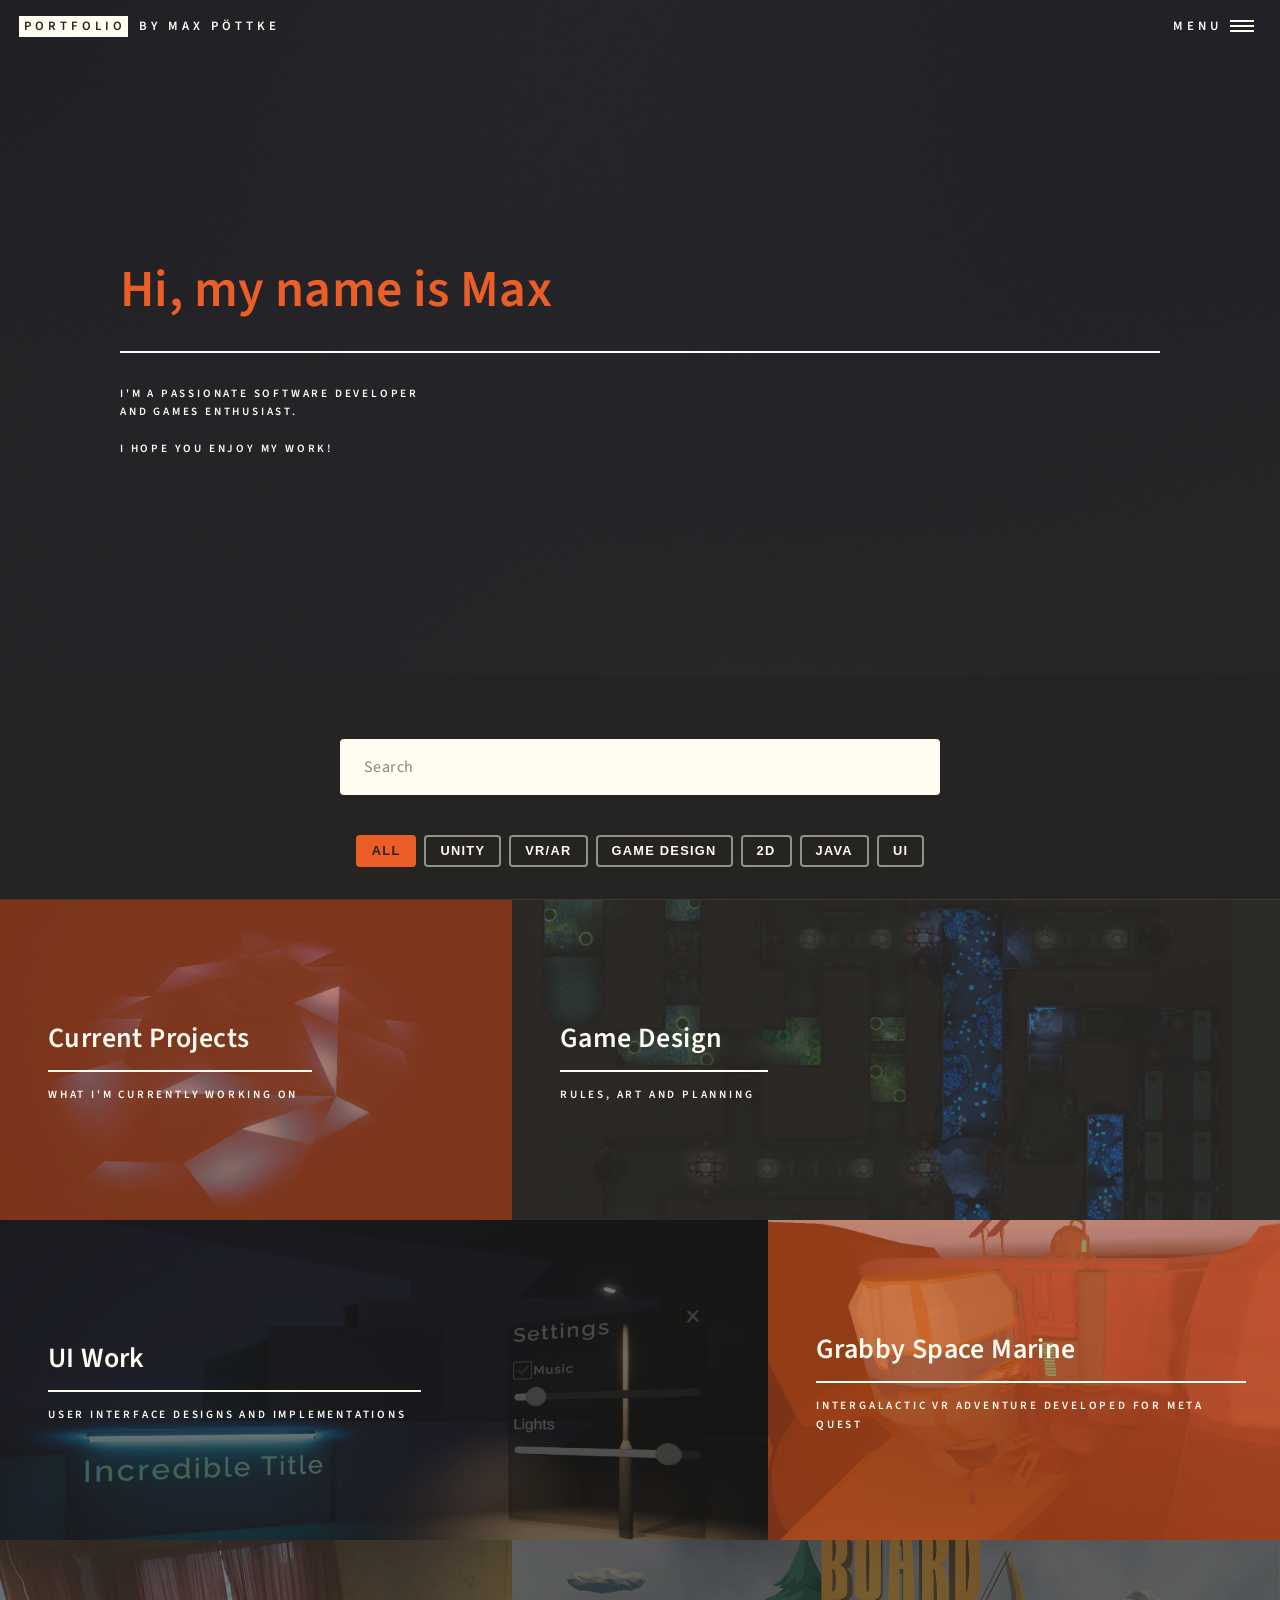
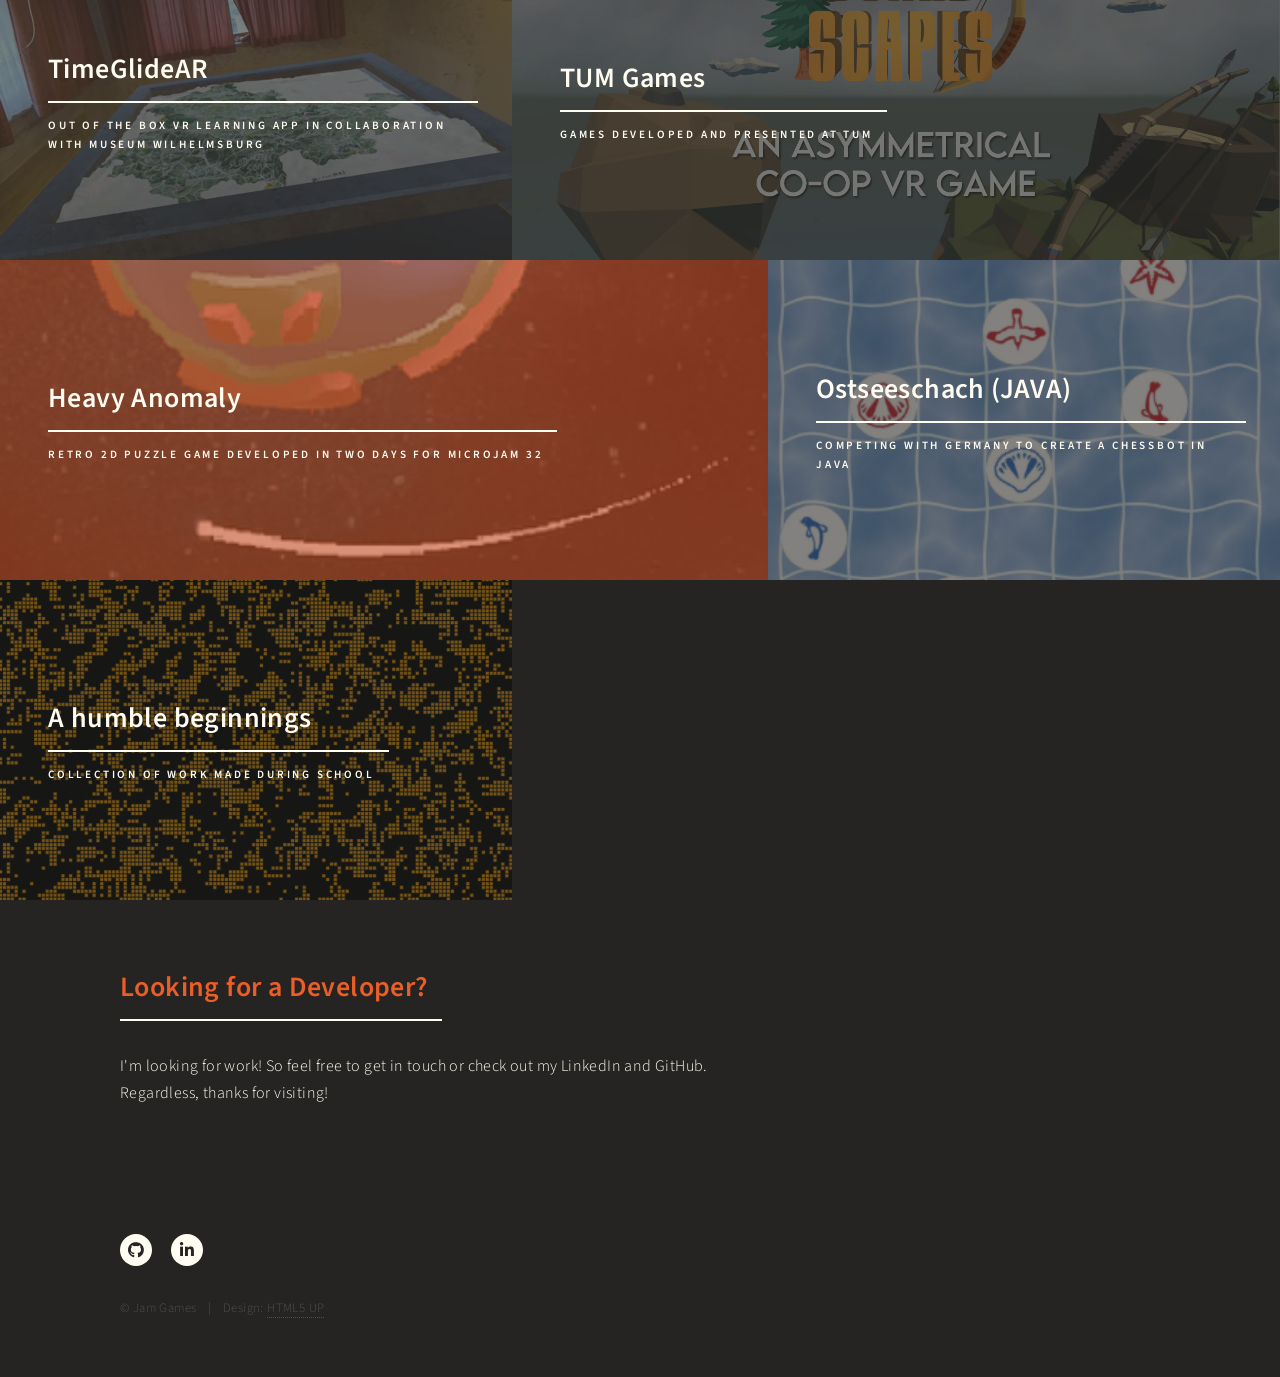
==== commit 97f1eb3f: "feat: Last touches" ====
--- a/index.html
+++ b/index.html
@@ -160,10 +160,10 @@
 							<section id="two">
 								<div class="inner">
 									<header class="major">
-										<h2>Enjoyed my work?</h2>
+										<h2>Looking for a Developer?</h2>
 									</header>
-									<p>Follow me on Github and LinkedIn to see what im up to or get in touch.<br>
-									Thanks for reading</br></p>
+									<p>I'm looking for work! So feel free to get in touch or check out my LinkedIn and GitHub.<br>
+									Regardless, thanks for visiting!</br></p>
 								</div>
 							</section>
 
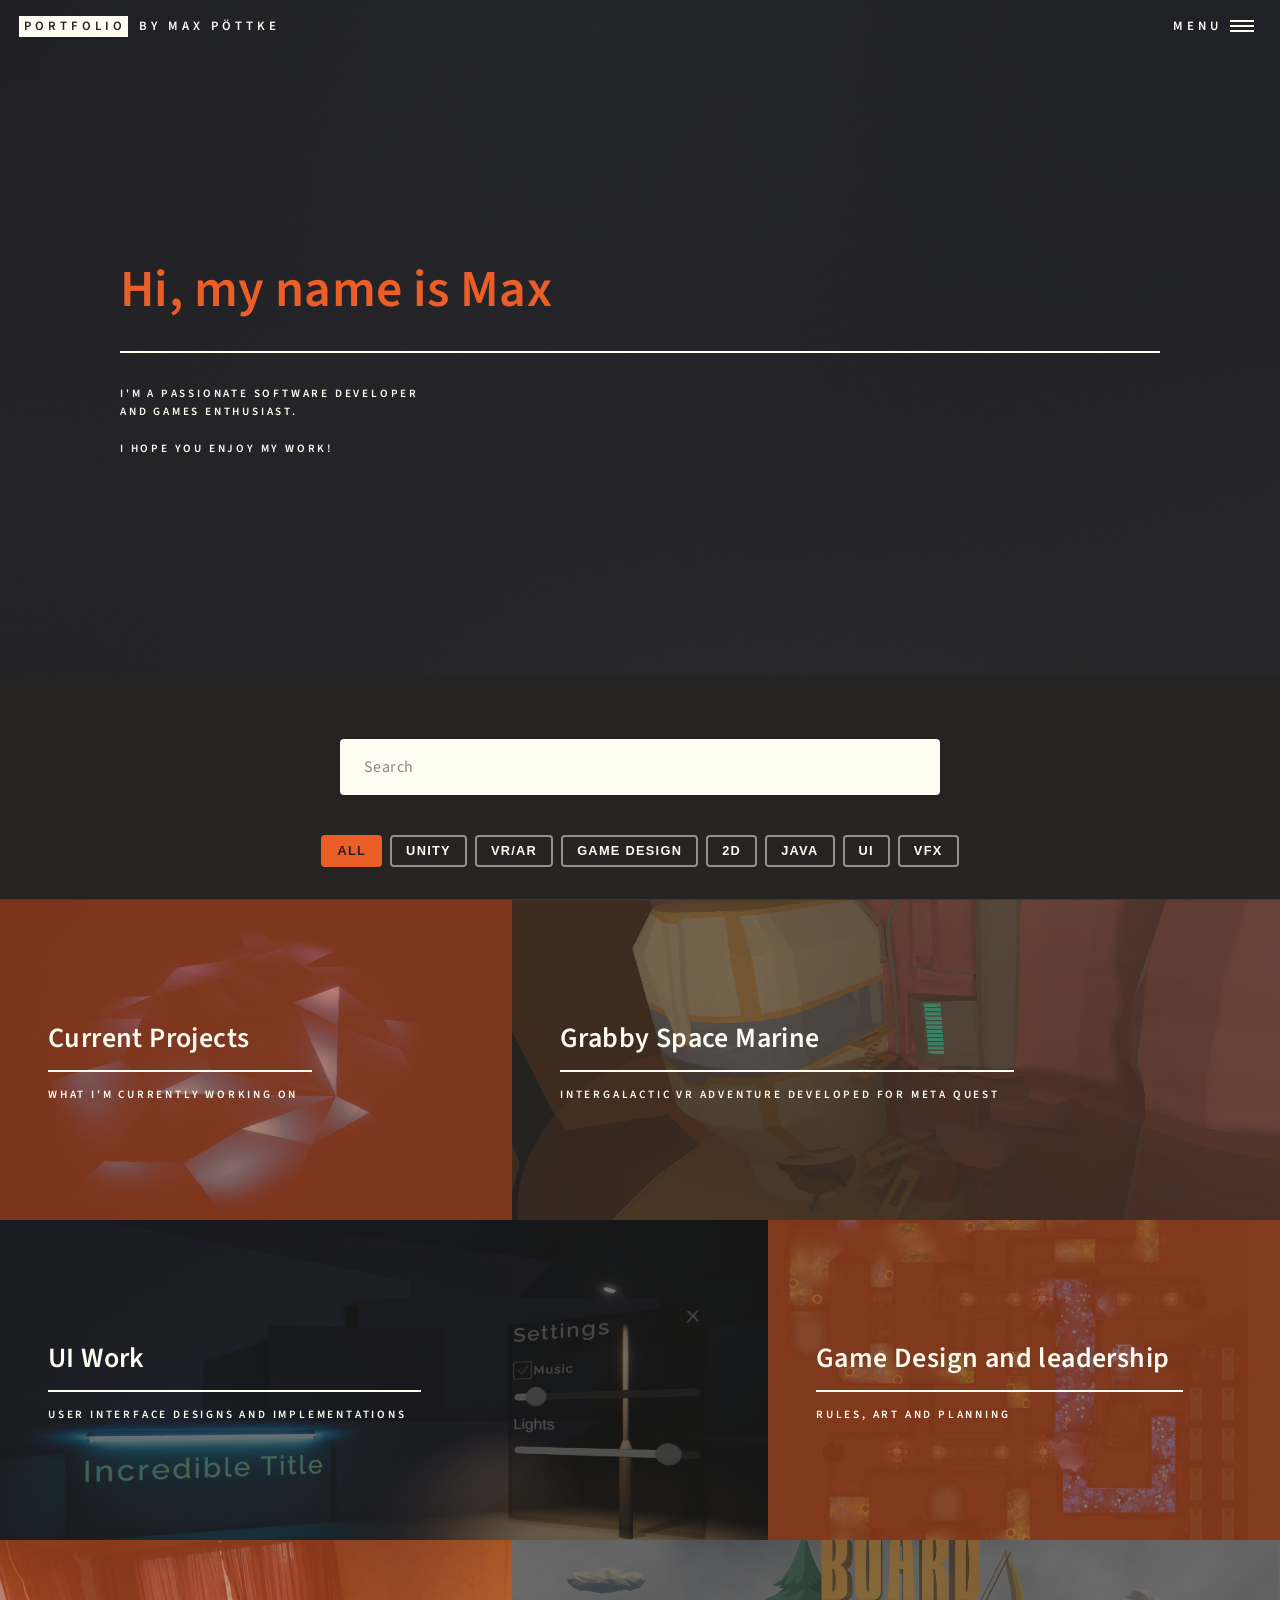
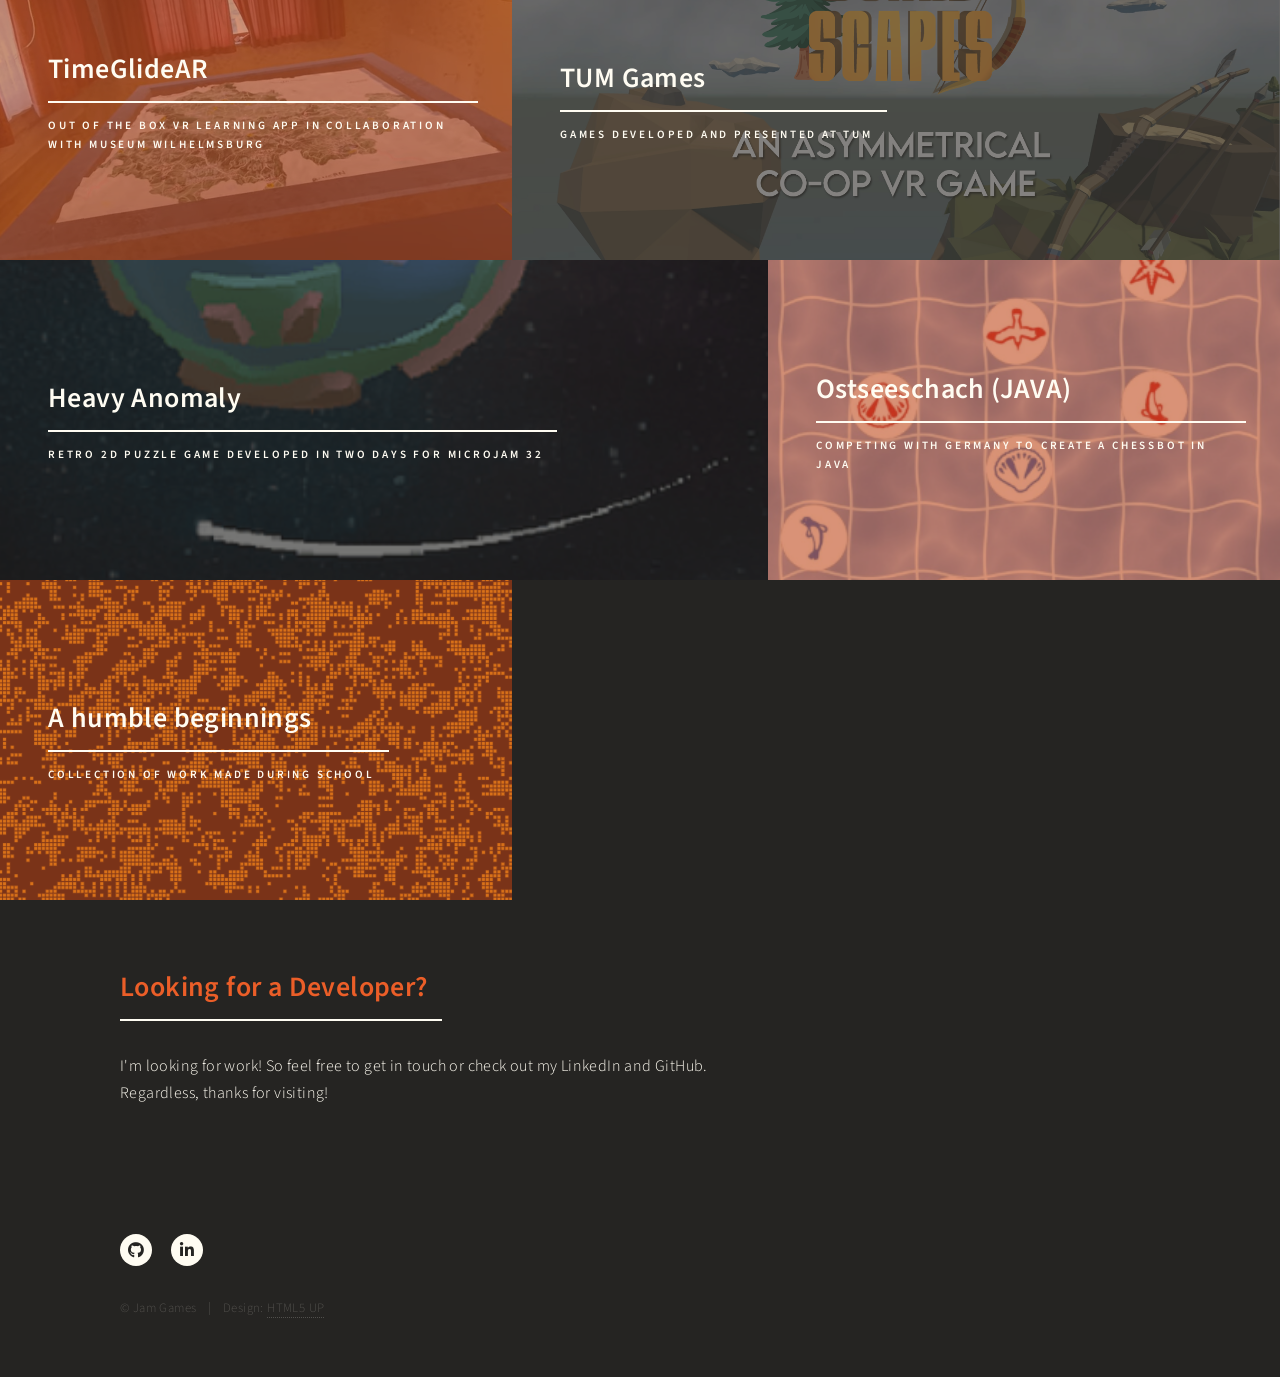
==== commit 7fc38d98: "feat: added changes adapting to critique" ====
--- a/index.html
+++ b/index.html
@@ -66,6 +66,7 @@
 											<button class="filter-btn" data-filter="2D">2D</button>
 											<button class="filter-btn" data-filter="Java">Java</button>
 											<button class="filter-btn" data-filter="UI">UI</button>
+											<button class="filter-btn" data-filter="VFX">VFX</button>
 										</div>
 									</div>
 								</div>
@@ -73,7 +74,7 @@
 
 						<!-- One -->
 							<section id="one" class="tiles">
-								<article data-tags="Current,Unity">
+								<article data-tags="Current,Unity,VFX">
 									<span class="image">
 										<img src="images/VFXCrystal.png" alt="" />
 									</span>
@@ -82,13 +83,13 @@
 										<p>What I'm currently working on</p>
 									</header>
 								</article>
-								<article data-tags="Game Design">
+								<article data-tags="Unity,VR/AR,Game Design">
 									<span class="image">
-										<img src="images/DnD4.png" alt="" />
+										<img src="images/Grabby.png" alt="" />
 									</span>
 									<header class="major">
-										<h3><a href="landing_dnd.html" class="link">Game Design</a></h3>
-										<p>Rules, art and planning</p>
+										<h3><a href="landing_grabby.html" class="link">Grabby Space Marine</a></h3>
+										<p>Intergalactic VR adventure developed for Meta Quest</p>
 									</header>
 								</article>
 								<article data-tags="UI,Unity">
@@ -100,13 +101,13 @@
 										<p>User Interface Designs and Implementations</p>
 									</header>
 								</article>
-								<article data-tags="Unity,VR/AR">
+								<article data-tags="Game Design">
 									<span class="image">
-										<img src="images/Grabby.png" alt="" />
+										<img src="images/DnD4.png" alt="" />
 									</span>
 									<header class="major">
-										<h3><a href="landing_grabby.html" class="link">Grabby Space Marine</a></h3>
-										<p>Intergalactic VR adventure developed for Meta Quest</p>
+										<h3><a href="landing_dnd.html" class="link">Game Design and leadership</a></h3>
+										<p>Rules, art and planning</p>
 									</header>
 								</article>
 								<article data-tags="Unity,VR/AR">
--- a/assets/css/main.css
+++ b/assets/css/main.css
@@ -2831,28 +2831,20 @@
 				width: 60%;
 			}
 
-			.tiles article:nth-child(6n - 5):before {
+			.tiles article:nth-child(4n - 3):before {
 				background-color: #EB5E28;
 			}
 
-			.tiles article:nth-child(6n - 4):before {
+			.tiles article:nth-child(4n - 2):before {
 				background-color: #403D39;
 			}
 
-			.tiles article:nth-child(6n - 3):before {
+			.tiles article:nth-child(4n - 1):before {
 				background-color: #252422;
 			}
 
-			.tiles article:nth-child(6n - 2):before {
+			.tiles article:nth-child(4n):before {
 				background-color: #EB5E28;
-			}
-
-			.tiles article:nth-child(6n - 1):before {
-				background-color: #403D39;
-			}
-
-			.tiles article:nth-child(6n):before {
-				background-color: #252422;
 			}
 
 		/* Filtered State */
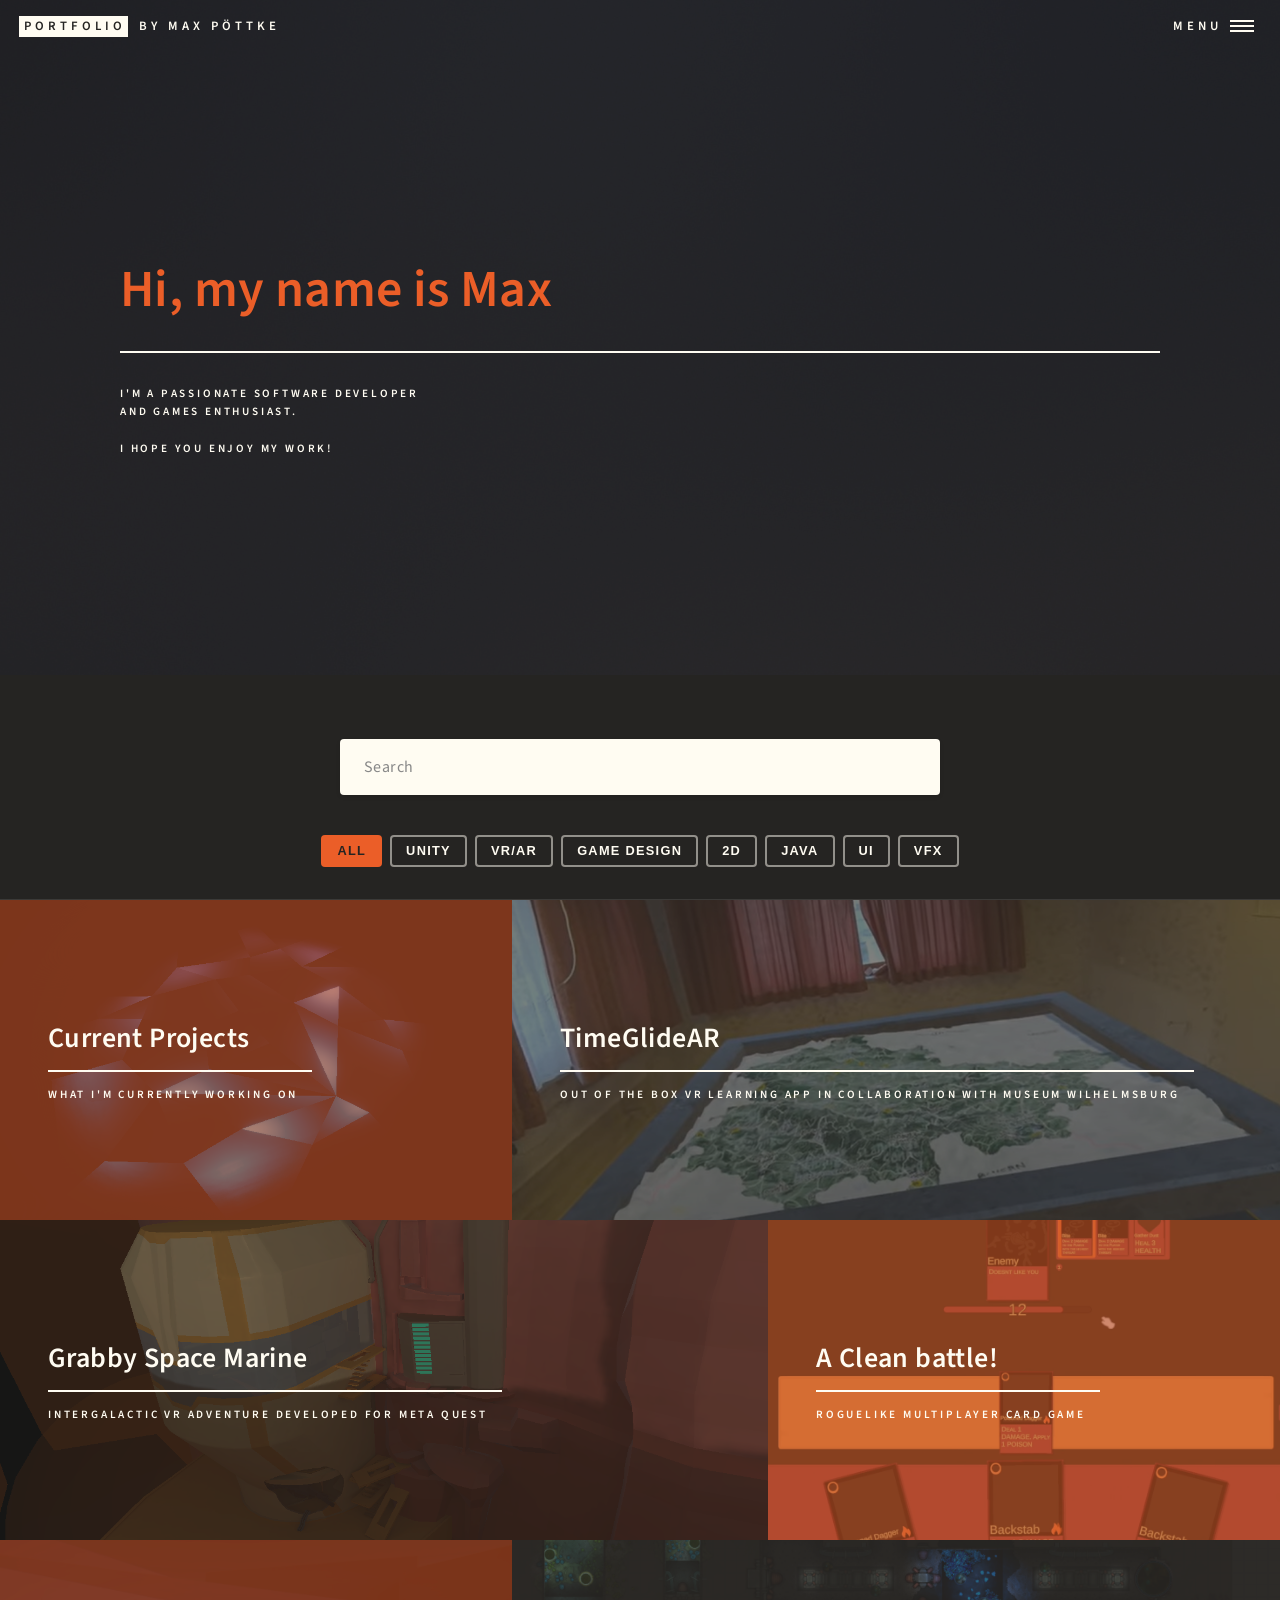
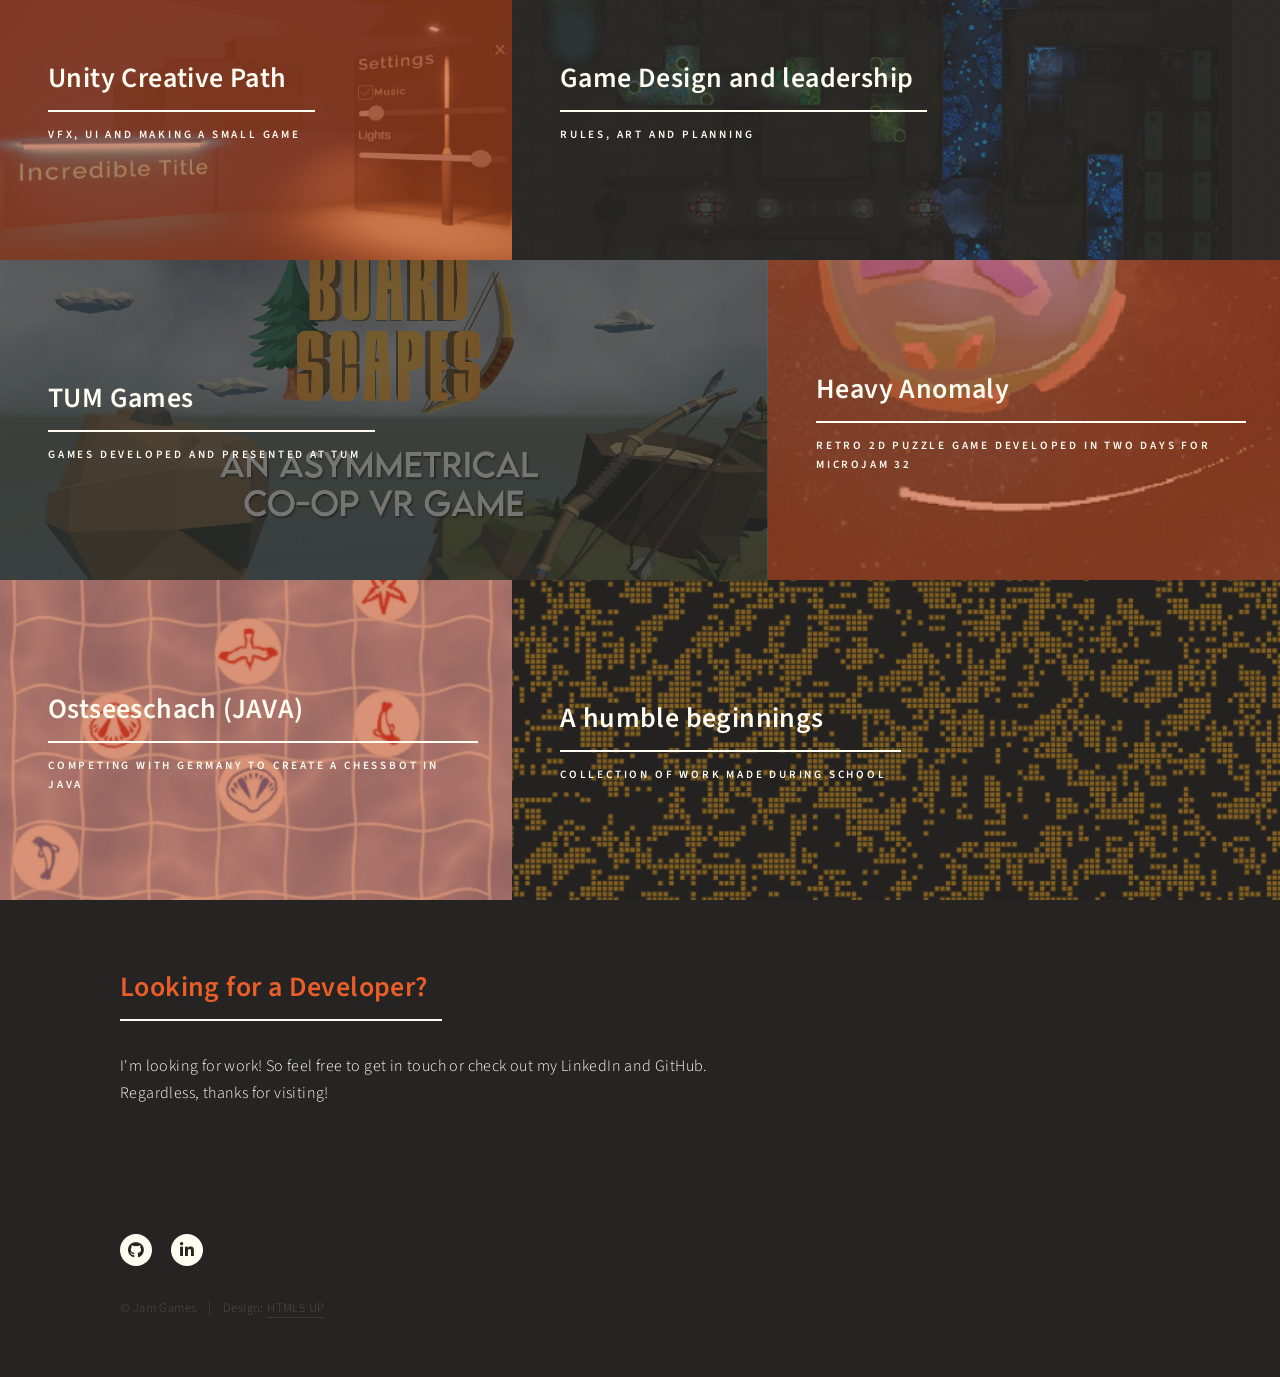
==== commit 523e14f7: "feat: landing rearrangement and card game added" ====
--- a/index.html
+++ b/index.html
@@ -83,6 +83,15 @@
 										<p>What I'm currently working on</p>
 									</header>
 								</article>
+								<article data-tags="Unity,VR/AR">
+									<span class="image">
+										<img src="images/Timeglide.png" alt="" />
+									</span>
+									<header class="major">
+										<h3><a href="landing_time.html" class="link">TimeGlideAR</a></h3>
+										<p>Out of the box VR learning app in collaboration with Museum Wilhelmsburg</p>
+									</header>
+								</article>
 								<article data-tags="Unity,VR/AR,Game Design">
 									<span class="image">
 										<img src="images/Grabby.png" alt="" />
@@ -92,13 +101,22 @@
 										<p>Intergalactic VR adventure developed for Meta Quest</p>
 									</header>
 								</article>
+								<article data-tags="Unity,UI,Game Design">
+									<span class="image">
+										<img src="images/Card_Game_Thumbnail.png" alt="" />
+									</span>
+									<header class="major">
+										<h3><a href="landing_card_game.html" class="link">A Clean battle!</a></h3>
+										<p>Roguelike Multiplayer Card Game</p>
+									</header>
+								</article>
 								<article data-tags="UI,Unity">
 									<span class="image">
 										<img src="images/UIFront.png" alt="" />
 									</span>
 									<header class="major">
-										<h3><a href="landing_ui.html" class="link">UI Work</a></h3>
-										<p>User Interface Designs and Implementations</p>
+										<h3><a href="landing_ui.html" class="link">Unity Creative Path</a></h3>
+										<p>VFX, UI and making a small game</p>
 									</header>
 								</article>
 								<article data-tags="Game Design">
@@ -108,15 +126,6 @@
 									<header class="major">
 										<h3><a href="landing_dnd.html" class="link">Game Design and leadership</a></h3>
 										<p>Rules, art and planning</p>
-									</header>
-								</article>
-								<article data-tags="Unity,VR/AR">
-									<span class="image">
-										<img src="images/Timeglide.png" alt="" />
-									</span>
-									<header class="major">
-										<h3><a href="landing_time.html" class="link">TimeGlideAR</a></h3>
-										<p>Out of the box VR learning app in collaboration with Museum Wilhelmsburg</p>
 									</header>
 								</article>
 								<article data-tags="Game Design,Unity,VR/AR">
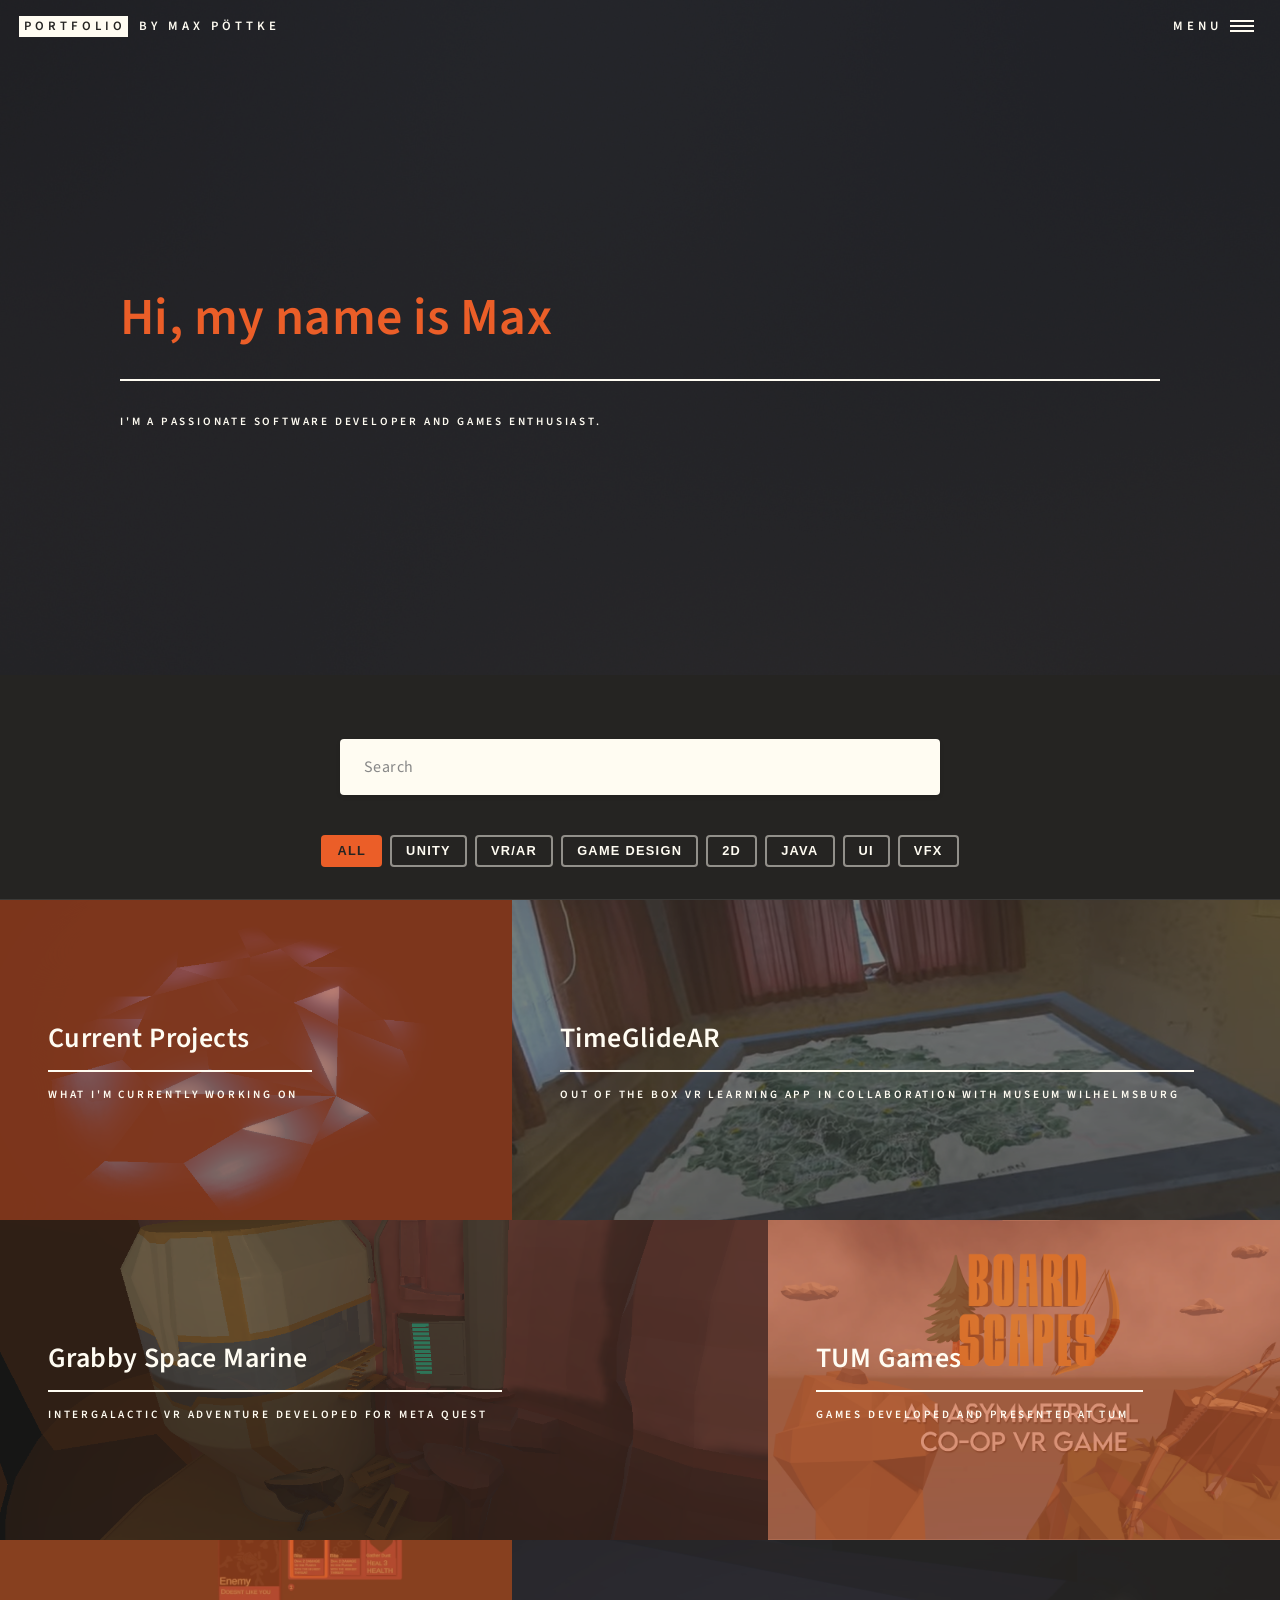
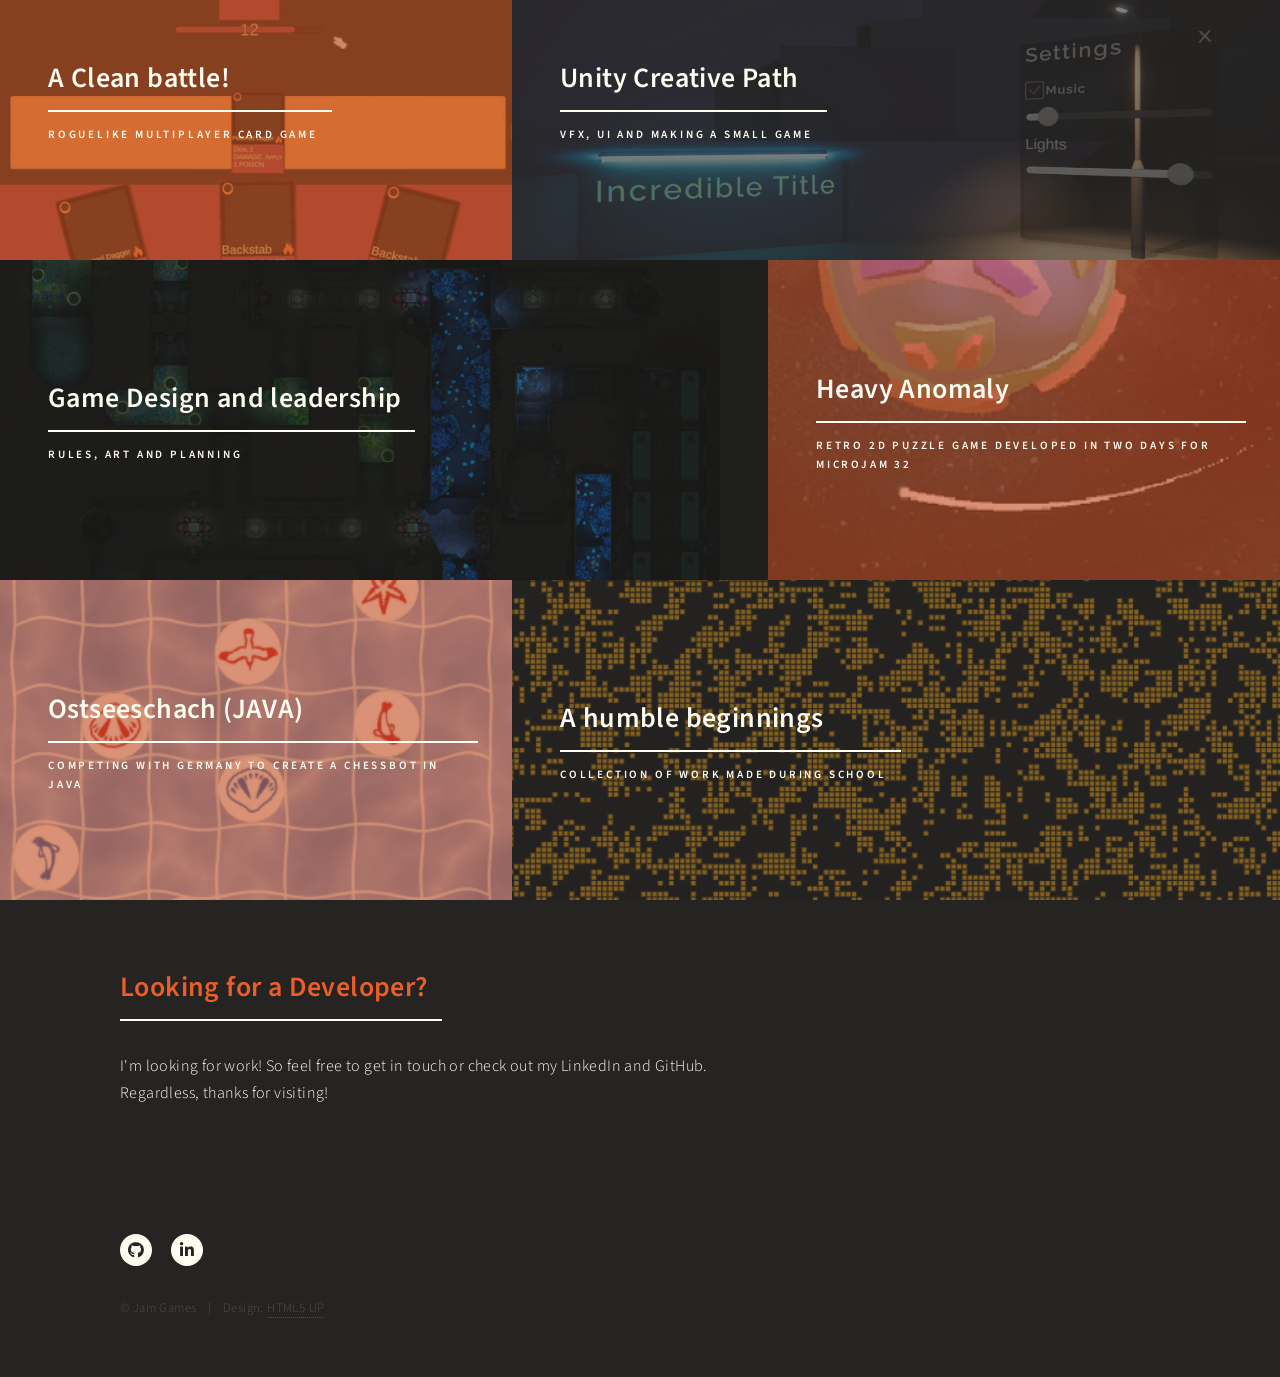
==== commit 76e0fc9d: "feat: updated main page again" ====
--- a/index.html
+++ b/index.html
@@ -41,8 +41,7 @@
 								<h1>Hi, my name is Max</h1>
 							</header>
 							<div class="content">
-								<p>I'm a passionate software developer<br />
-								and games enthusiast. <br><br> I hope you enjoy my work!</p>
+								<p>I'm a passionate software developer and games enthusiast.<br>
 								<!-- <ul class="actions">
 									<li><a href="#one" class="button next scrolly">Get Started</a></li>
 								</ul> -->
@@ -101,6 +100,15 @@
 										<p>Intergalactic VR adventure developed for Meta Quest</p>
 									</header>
 								</article>
+								<article data-tags="Game Design,Unity,VR/AR">
+									<span class="image">
+										<img src="images/Boardscapes.png" alt="" />
+									</span>
+									<header class="major">
+										<h3><a href="landing_tum.html" class="link">TUM Games</a></h3>
+										<p>Games developed and presented at TUM</p>
+									</header>
+								</article>
 								<article data-tags="Unity,UI,Game Design">
 									<span class="image">
 										<img src="images/Card_Game_Thumbnail.png" alt="" />
@@ -126,15 +134,6 @@
 									<header class="major">
 										<h3><a href="landing_dnd.html" class="link">Game Design and leadership</a></h3>
 										<p>Rules, art and planning</p>
-									</header>
-								</article>
-								<article data-tags="Game Design,Unity,VR/AR">
-									<span class="image">
-										<img src="images/Boardscapes.png" alt="" />
-									</span>
-									<header class="major">
-										<h3><a href="landing_tum.html" class="link">TUM Games</a></h3>
-										<p>Games developed and presented at TUM</p>
 									</header>
 								</article>
 								<article data-tags="2D,Game Design">
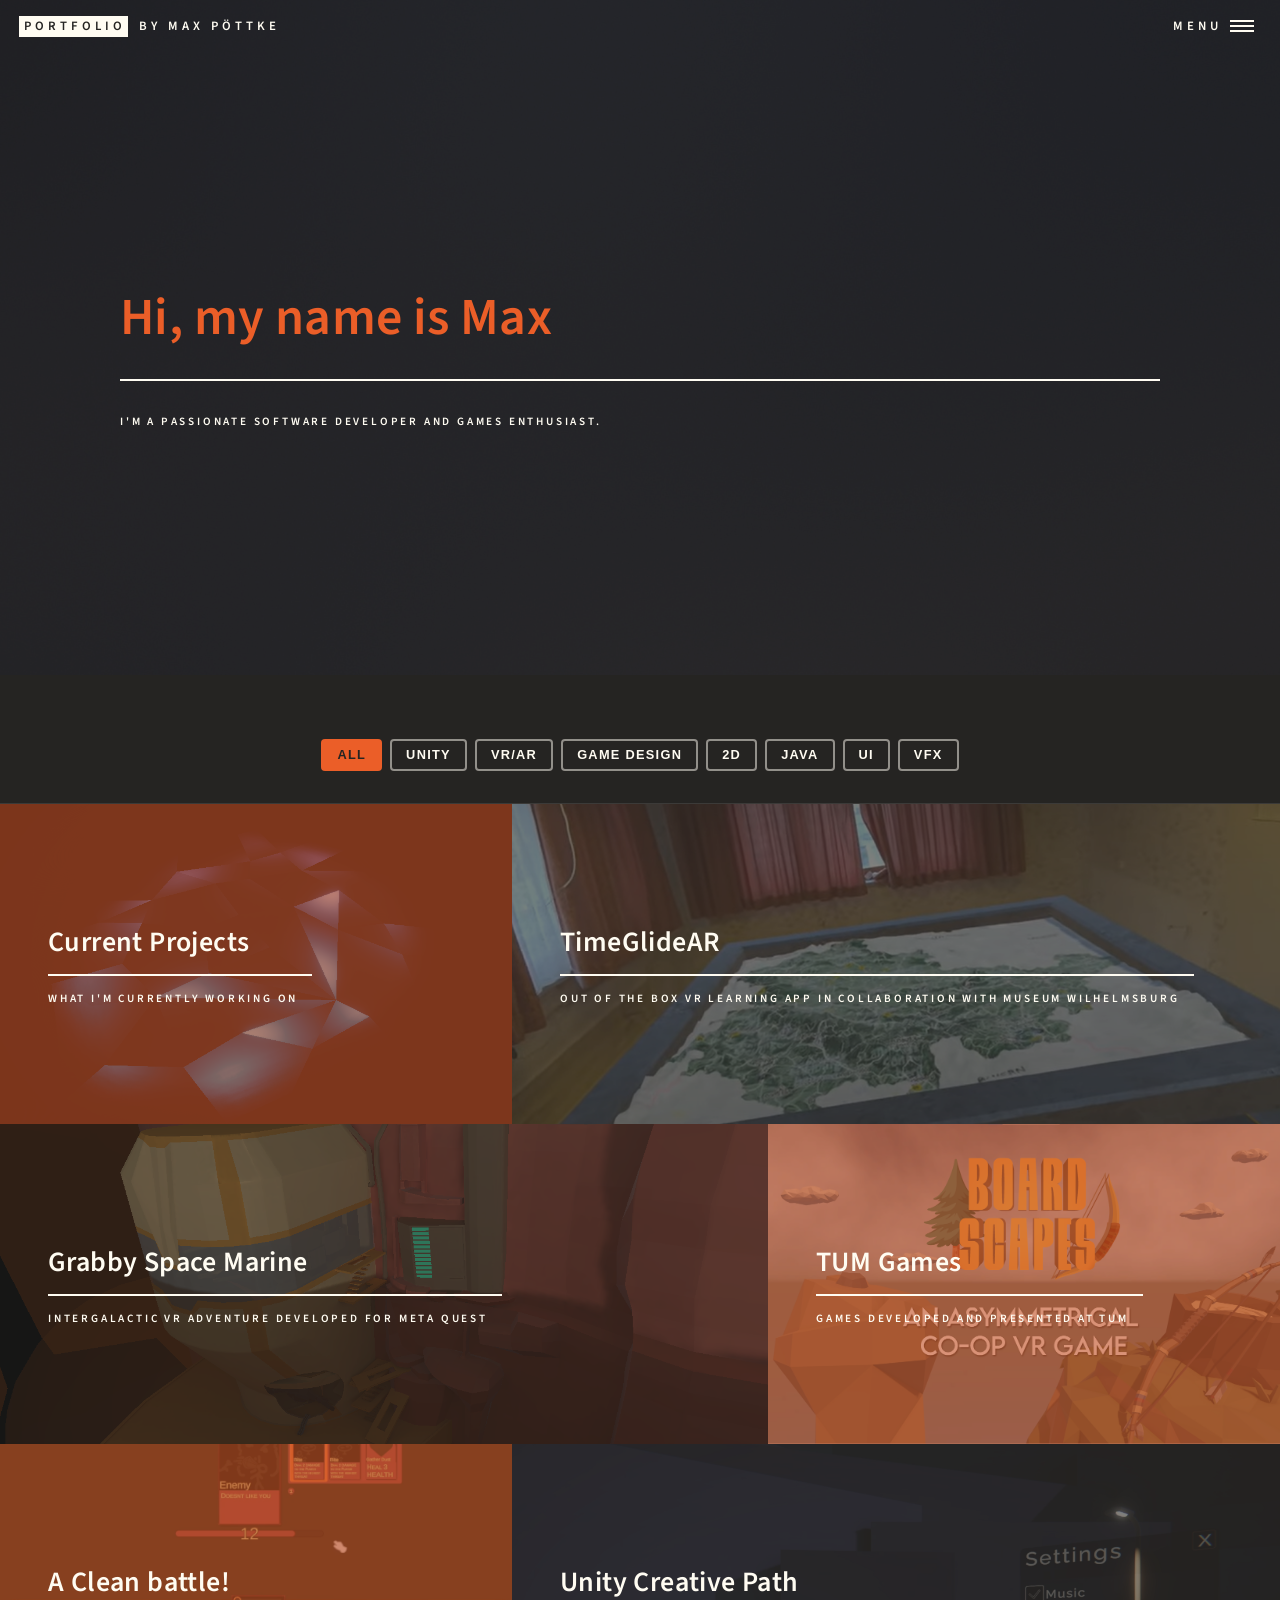
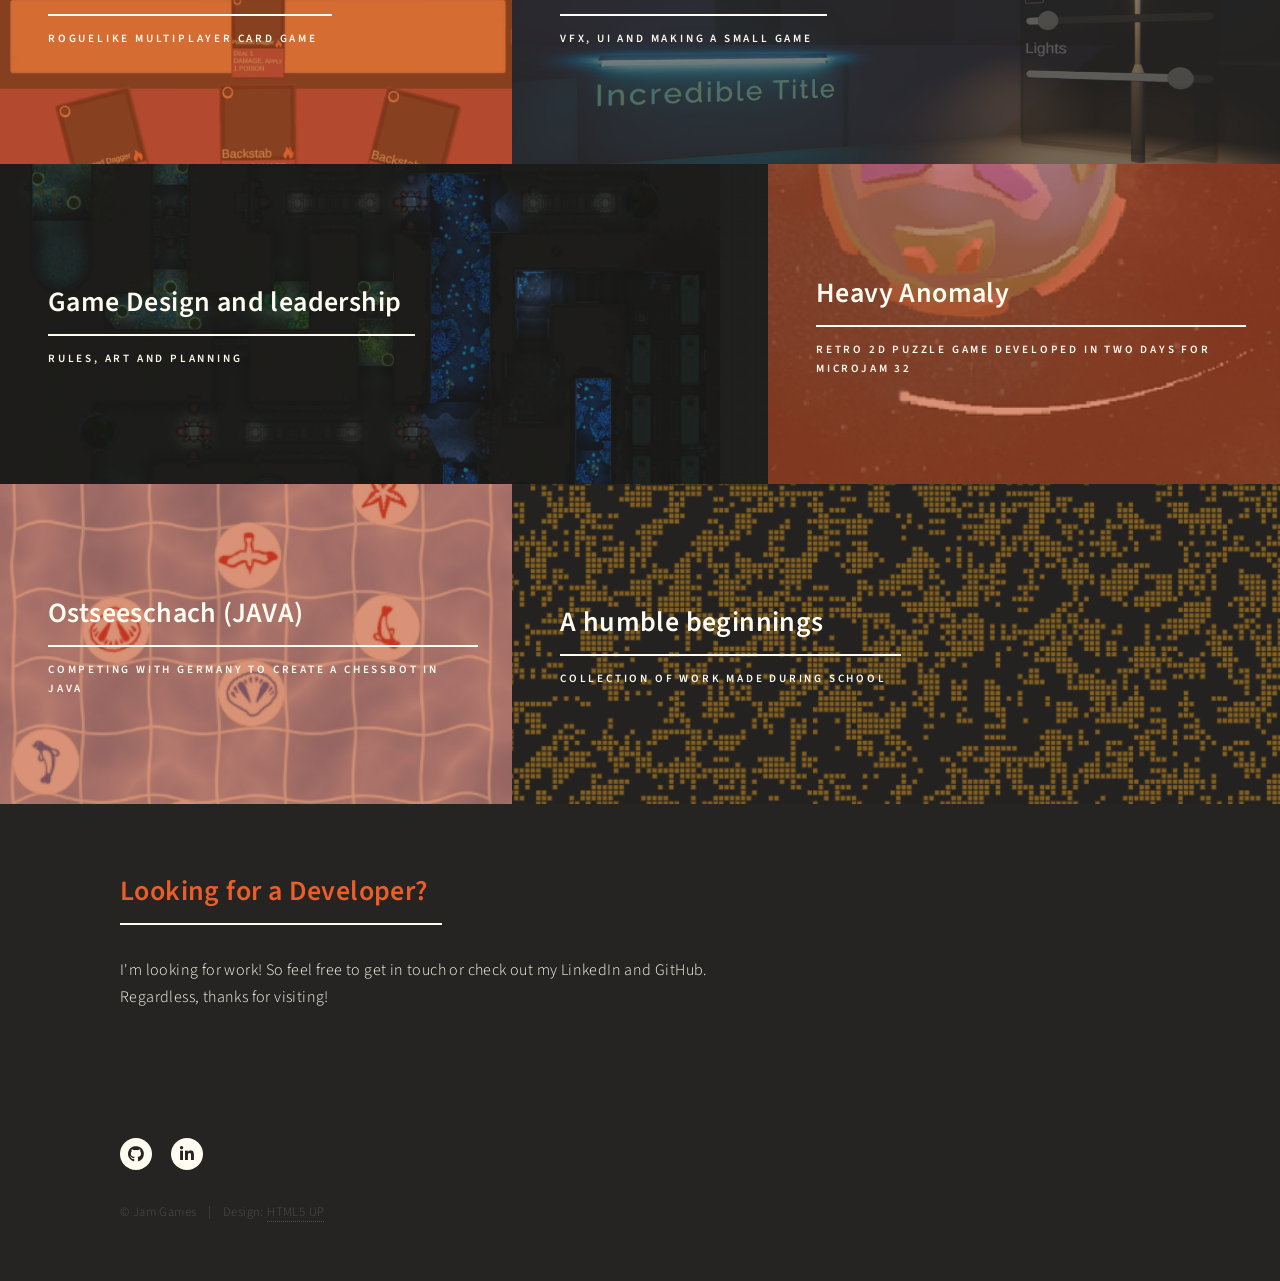
==== commit 9199b683: "feat: removed search bar" ====
--- a/index.html
+++ b/index.html
@@ -56,7 +56,7 @@
 							<section id="filters">
 								<div class="inner">
 									<div class="filter-container">
-										<input type="text" id="portfolio-search" placeholder="Search" />
+										<!-- <input type="text" id="portfolio-search" placeholder="Search" /> -->
 										<div class="filter-tags">
 											<button class="filter-btn active" data-filter="all">All</button>
 											<button class="filter-btn" data-filter="Unity">Unity</button>
@@ -109,7 +109,7 @@
 										<p>Games developed and presented at TUM</p>
 									</header>
 								</article>
-								<article data-tags="Unity,UI,Game Design">
+								<article data-tags="Unity,UI,Game Design,2D">
 									<span class="image">
 										<img src="images/Card_Game_Thumbnail.png" alt="" />
 									</span>
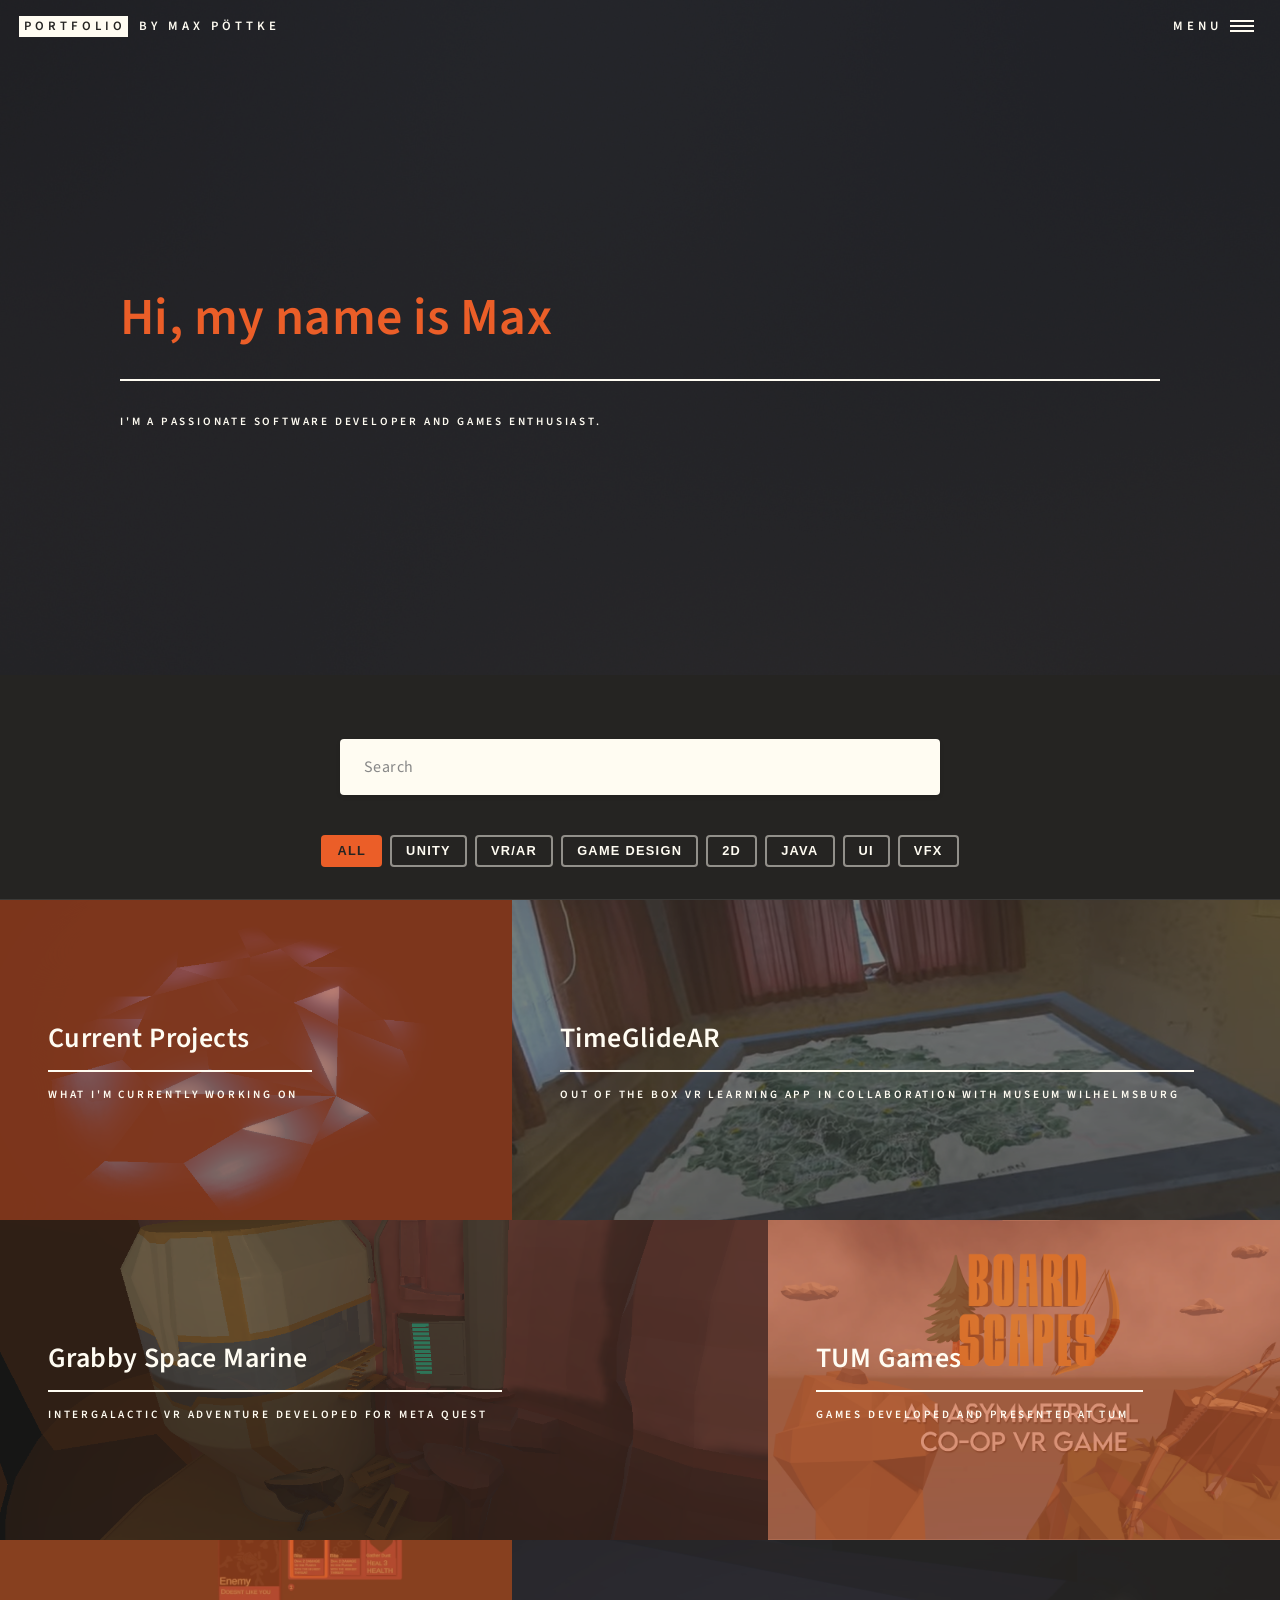
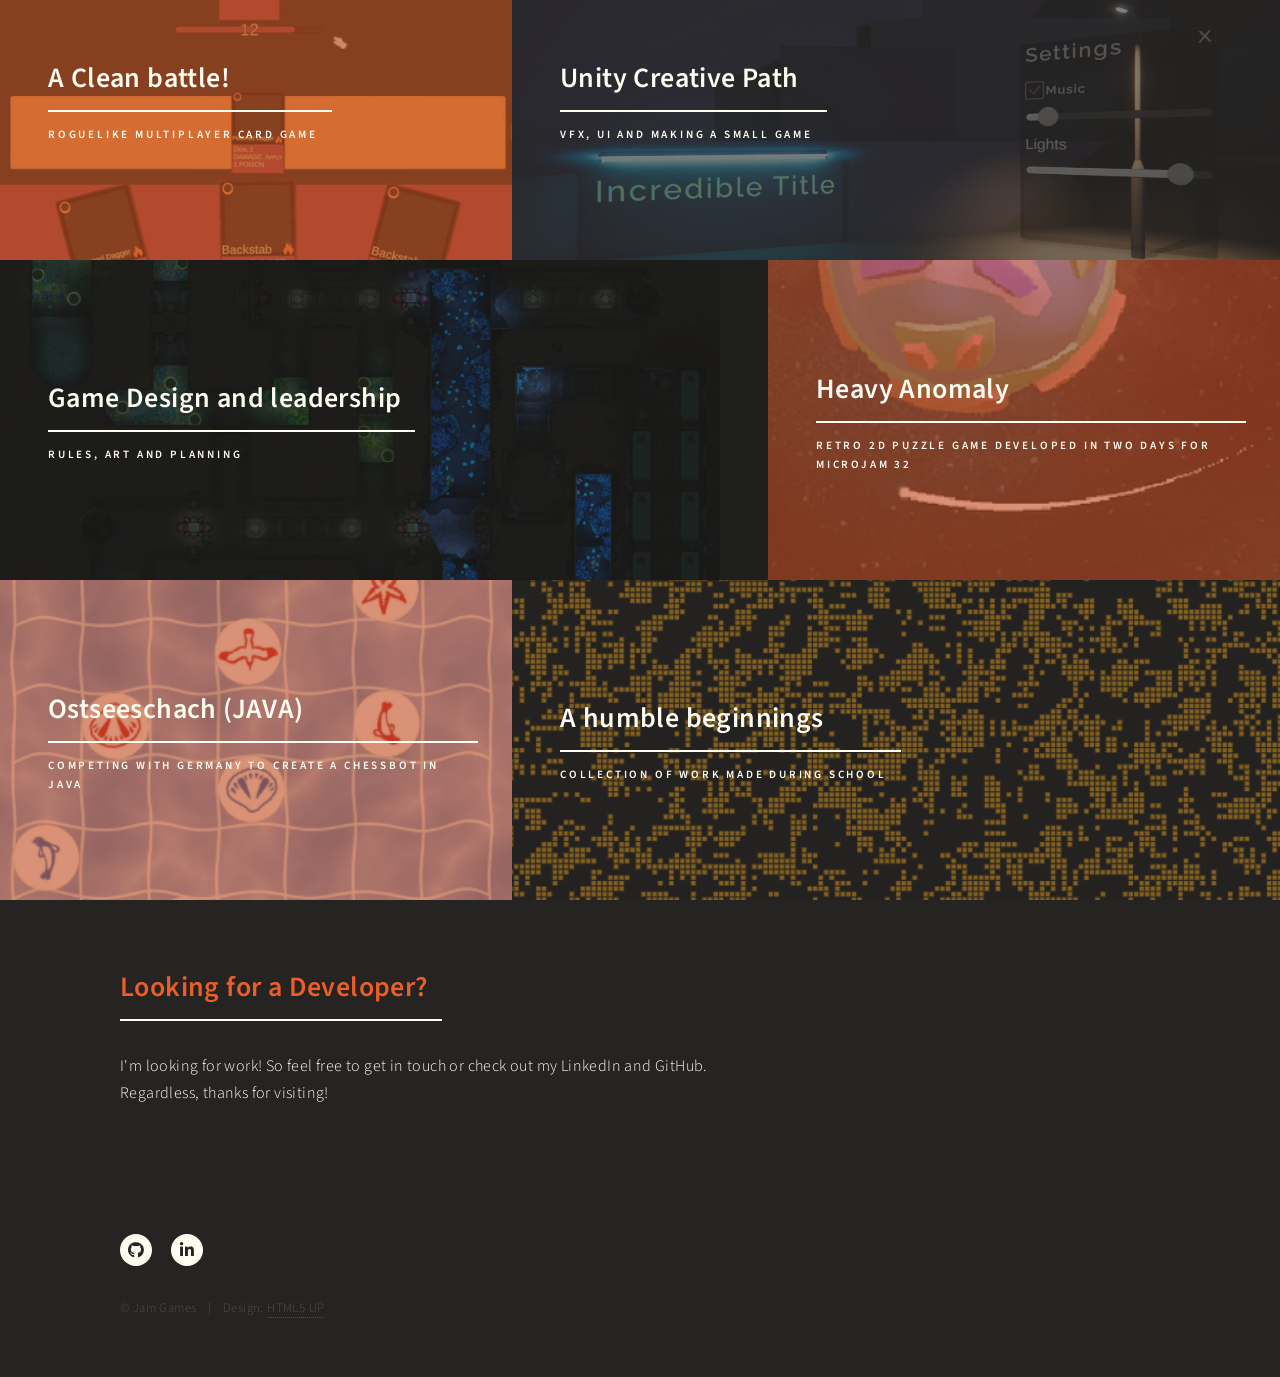
==== commit 5d10eeba: "fix: re-added search bar because buttons dont work without it" ====
--- a/index.html
+++ b/index.html
@@ -56,7 +56,7 @@
 							<section id="filters">
 								<div class="inner">
 									<div class="filter-container">
-										<!-- <input type="text" id="portfolio-search" placeholder="Search" /> -->
+										<input type="text" id="portfolio-search" placeholder="Search" />
 										<div class="filter-tags">
 											<button class="filter-btn active" data-filter="all">All</button>
 											<button class="filter-btn" data-filter="Unity">Unity</button>
